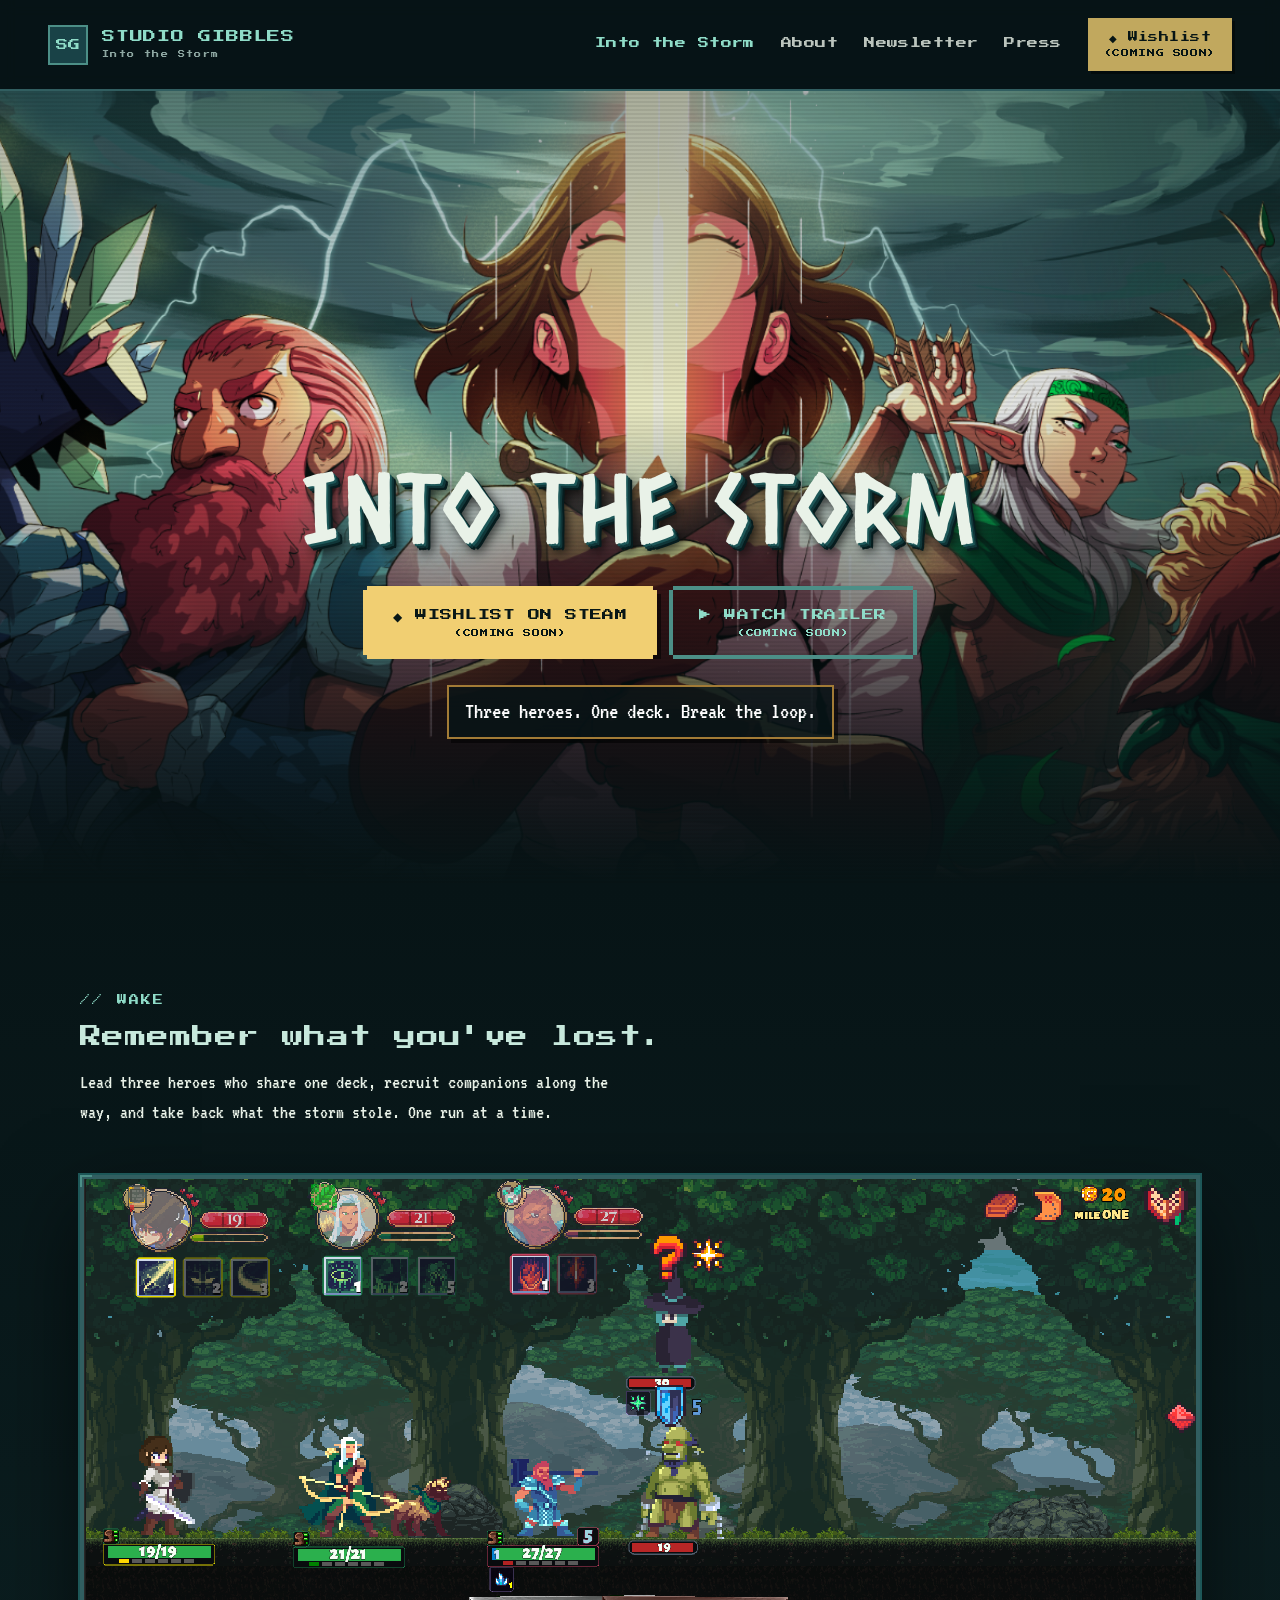
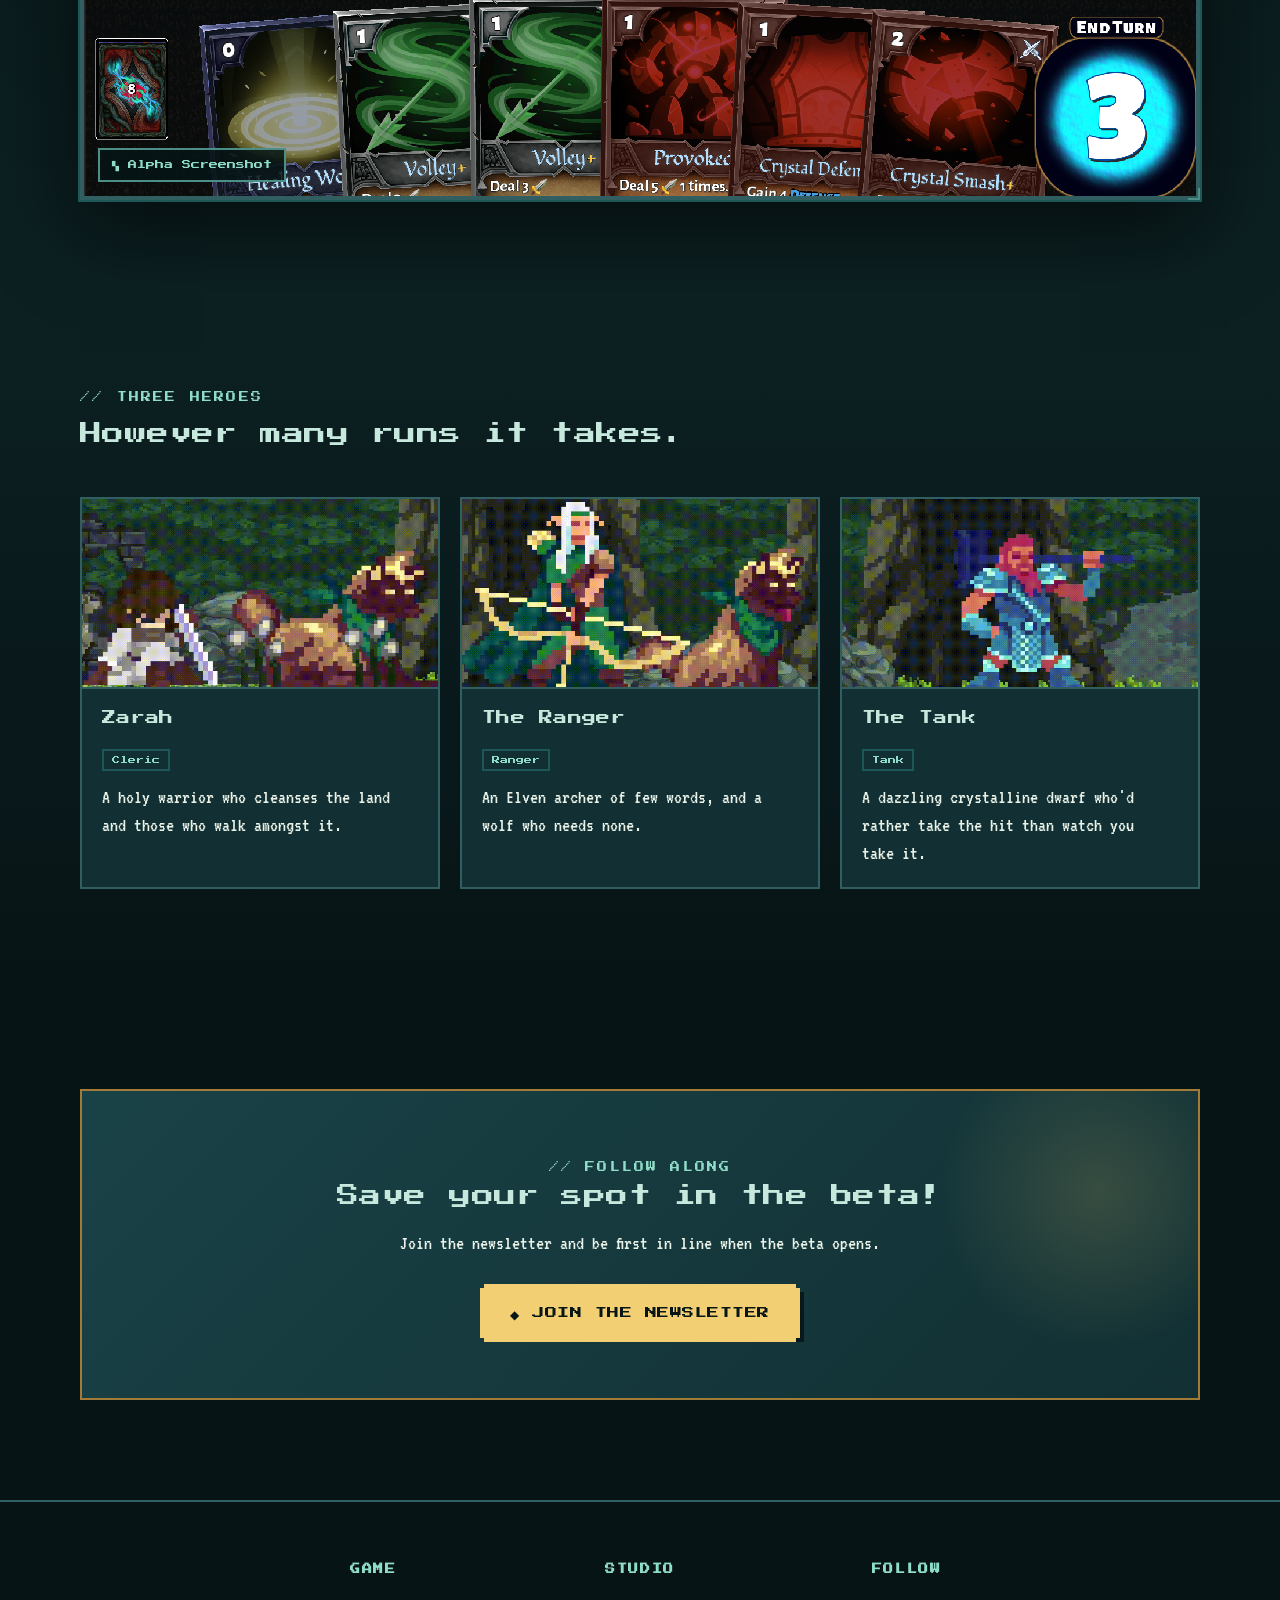
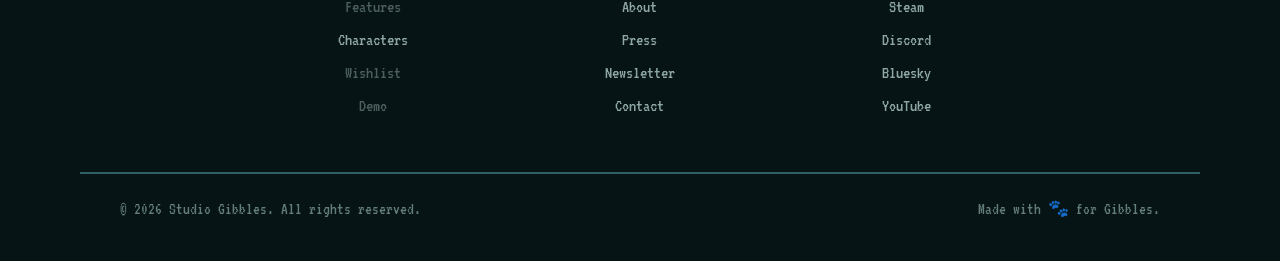
==== index.html @ 7786ac3f "u" ====
<!DOCTYPE html>
<html lang="en">
<head>
<meta charset="UTF-8">
<meta name="viewport" content="width=device-width, initial-scale=1.0">
<title>Studio Gibbles - Into the Storm</title>
<meta name="description" content="Into the Storm is a roguelite deckbuilder where three heroes share one deck. Build synergies, brave the storm, and break the loop. Wishlist soon on Steam.">
<link rel="icon" href="/assets/favicon.svg">
<link rel="canonical" href="https://studiogibbles.com/">
<meta property="og:type" content="website">
<meta property="og:title" content="Studio Gibbles - Into the Storm">
<meta property="og:description" content="Three heroes. One deck. One storm. Wishlist soon on Steam.">
<meta property="og:image" content="/assets/og-image.png">
<meta property="og:url" content="https://studiogibbles.com/">
<meta name="twitter:card" content="summary_large_image">
<link rel="preconnect" href="https://fonts.googleapis.com">
<link rel="preconnect" href="https://fonts.gstatic.com" crossorigin>
<link href="https://fonts.googleapis.com/css2?family=Caesar+Dressing&family=Press+Start+2P&family=VT323&display=swap" rel="stylesheet">
<link rel="stylesheet" href="/assets/styles.css">
</head>
<body>
<a class="skip" href="#main">Skip to content</a>
<header class="site-nav">
  <a class="brand" href="/" aria-label="Studio Gibbles home">
    <span class="mark"><span>SG</span></span>
    <span><b>STUDIO GIBBLES</b><small>Into the Storm</small></span>
  </a>
  <button class="navtoggle" aria-expanded="false" aria-controls="nav">Menu</button>
  <nav class="navlinks" id="nav" aria-label="Primary">
    <a href="/" aria-current="page">Into the Storm</a>
    <a href="/about/">About</a>
    <a href="/newsletter/">Newsletter</a>
    <a href="/press/">Press</a>
    <a class="navwish" href="#" rel="noopener"><span>◆ Wishlist</span><small class="soon">(coming soon)</small></a>
  </nav>
</header>

<main id="main">
<section class="hero">
  <div class="heroBg" style="background-image:url('/assets/img/Final Capsule 1.png')"></div>
  <div class="heroCloud"></div>
  <div class="crackle"></div>
  <div class="heroVeil"></div>
  <div class="scan"></div>
  <div class="heroInner">
    <h1 class="wordmark">INTO THE STORM</h1>
    <div class="cta">
      <a class="pxbtn has-soon" href="#" rel="noopener"><span>◆ Wishlist on Steam</span><small class="soon">(coming soon)</small></a>
      <a class="pxbtn ghost has-soon" href="#"><span>▶ Watch trailer</span><small class="soon">(coming soon)</small></a>
    </div>
    <p class="tag">Three heroes. One deck. Break the loop.</p>
  </div>
</section>

<section class="gameplay">
  <div class="wrap">
    <div class="head"><span class="label">// Wake</span><h2 class="cinzel">Remember what you've lost.</h2>
      <p>Lead three heroes who share one deck, recruit companions along the way, and take back what the storm stole. One run at a time.</p></div>
    <div class="shot panel">
      <img src="/assets/img/combat_screenshot.png" alt="In-engine tactical combat in Into the Storm" width="1920" height="1080">
      <div class="frameGlow"></div>
      <div class="shotTag">▚ Alpha Screenshot</div>
    </div>
  </div>
</section>


<section class="party">
  <div class="wrap">
    <div class="head"><span class="label">// Three heroes</span><h2 class="cinzel">However many runs it takes.</h2></div>
    <div class="roster">
      <div class="hcard"><div class="avatar" style="background-image:url('/assets/gifs/Zarah and Gibbles .gif')"></div><h4>Zarah</h4><div class="role"><span>Cleric</span></div><p>A holy warrior who cleanses the land and those who walk amongst it.</p></div>
      <div class="hcard"><div class="avatar" style="background-image:url('/assets/gifs/Ranger and Gibbles.gif')"></div><h4>The Ranger</h4><div class="role"><span>Ranger</span></div><p>An Elven archer of few words, and a wolf who needs none.</p></div>
      <div class="hcard"><div class="avatar" style="background-image:url('/assets/gifs/TAnk.gif')"></div><h4>The Tank</h4><div class="role"><span>Tank</span></div><p>A dazzling crystalline dwarf who'd rather take the hit than watch you take it.</p></div>
    </div>
  </div>
</section>

<section class="news">
  <div class="wrap">
    <div class="newsBox">
      <span class="label aboutLabel">// Follow along</span>
      <h2 class="cinzel">Save your spot in the beta!</h2>
      <p>Join the newsletter and be first in line when the beta opens.</p>
      <a class="pxbtn" href="https://wgd-ysrqup.subscribepage.io/" target="_blank" rel="noopener noreferrer">◆ Join the newsletter</a>
    </div>
  </div>
</section>
</main>

<footer class="site-footer">
  <div class="wrap">
    <div class="fgrid">
      <div class="fcol"><h5>GAME</h5><a class="stub" href="/#main">Features</a><a href="/">Characters</a><a class="stub" href="#">Wishlist</a><a class="stub" href="#">Demo</a></div>
      <div class="fcol"><h5>STUDIO</h5><a href="/about/">About</a><a href="/press/">Press</a><a href="/newsletter/">Newsletter</a><a href="mailto:hello@studiogibbles.com">Contact</a></div>
      <div class="fcol"><h5>FOLLOW</h5><a href="https://steamcommunity.com/id/GamesByGatsby">Steam</a><a href="https://discord.gg/WqWxDTQWFa">Discord</a><a href="https://bsky.app/profile/willdooling.bsky.social">Bluesky</a><a href="https://www.youtube.com/@itsthewgd">YouTube</a></div>
    </div>
    <div class="fbar"><span>© 2026 Studio Gibbles. All rights reserved.</span><span>Made with <span class="paw">🐾</span> for Gibbles.</span></div>
  </div>
</footer>
<script src="/assets/main.js"></script>
</body>
</html>
---- assets/styles.css ----
/* ===========================================================
   Studio Gibbles — Into the Storm
   Tempest theme · shared stylesheet
   =========================================================== */
:root{
  --bg:#071416; --bg2:#0c2022; --panel:#123033; --panel2:#194247;
  --line:#315e60; --ink:#e9f2e8; --muted:#8ea7a2;
  --cyan:#8fdcc8; --cyan-dim:#4c8f87; --cyan-deep:#1d5758;
  --gold:#f1cf72; --gold-dim:#a27b36; --violet:#c86a7a;
  --maxw:1200px;
  /* --- unified type system ---
     head  = Press Start 2P : all headings, labels, buttons, nav, tags
     body  = VT323          : all running/paragraph copy + inputs
     display = Caesar Dressing : index hero wordmark ONLY */
  --font-head:'Press Start 2P',monospace;
  --font-body:'VT323',monospace;
  --font-display:'Caesar Dressing',cursive;
}
*{box-sizing:border-box;margin:0;padding:0}
html{scroll-behavior:smooth}
body{background:var(--bg);color:var(--ink);font-family:var(--font-body);font-size:20px;line-height:1.5;-webkit-font-smoothing:antialiased;overflow-x:hidden}
img{image-rendering:pixelated;display:block;max-width:100%}
a{color:var(--cyan);text-decoration:none}
a:hover{color:#d3fff1}
h1,h2,h3,h4{text-wrap:balance}
p{text-wrap:pretty}
.px{font-family:var(--font-head);letter-spacing:.02em}
.mono{font-family:var(--font-body)}
.cinzel{font-family:var(--font-head)}
.label{font-family:var(--font-head);font-size:10px;letter-spacing:.22em;color:var(--cyan);text-transform:uppercase}
.wrap{max-width:var(--maxw);margin:0 auto;padding:0 40px}
.skip{position:absolute;left:-999px}
.skip:focus{left:16px;top:16px;z-index:100;background:var(--cyan);color:#081716;padding:10px 14px;font-family:var(--font-head);font-size:10px}
:focus-visible{outline:3px solid var(--cyan);outline-offset:3px}

/* ---- pixel button ---- */
.pxbtn{position:relative;display:inline-flex;align-items:center;gap:12px;font-family:var(--font-head);font-size:12px;letter-spacing:.04em;
  padding:16px 26px;color:#081716;background:var(--gold);border:0;cursor:pointer;text-transform:uppercase;
  box-shadow:4px 0 0 var(--gold),-4px 0 0 var(--gold),0 4px 0 var(--gold),0 -4px 0 var(--gold),8px 4px 0 rgba(0,0,0,.55);transition:transform .08s,box-shadow .08s}
.pxbtn.has-soon{flex-direction:column;gap:4px}
.pxbtn:hover{color:#081716;transform:translate(-2px,-2px);box-shadow:4px 0 0 var(--gold),-4px 0 0 var(--gold),0 4px 0 var(--gold),0 -4px 0 var(--gold),12px 8px 0 rgba(0,0,0,.55)}
.pxbtn.ghost{background:transparent;color:var(--cyan);box-shadow:4px 0 0 var(--cyan-dim),-4px 0 0 var(--cyan-dim),0 4px 0 var(--cyan-dim),0 -4px 0 var(--cyan-dim)}
.pxbtn.ghost:hover{color:#d3fff1}

/* ---- panel with corner brackets ---- */
.panel{background:var(--panel);border:2px solid var(--line);position:relative}
.panel::before,.panel::after{content:'';position:absolute;width:10px;height:10px;border:2px solid var(--cyan-dim)}
.panel::before{top:-2px;left:-2px;border-right:0;border-bottom:0}
.panel::after{bottom:-2px;right:-2px;border-left:0;border-top:0}

/* ---- NAV ---- */
.site-nav{position:sticky;top:0;z-index:40;display:flex;align-items:center;justify-content:space-between;padding:18px 48px;background:rgba(7,20,22,.82);backdrop-filter:blur(8px);border-bottom:2px solid var(--line)}
.brand{display:flex;align-items:center;gap:14px}
.mark{width:40px;height:40px;background:var(--panel2);border:2px solid var(--cyan-dim);display:grid;place-items:center;flex:0 0 auto}
.mark span{font-family:var(--font-head);font-size:12px;color:var(--cyan)}
.brand b{font-family:var(--font-head);font-weight:400;font-size:13px;letter-spacing:.06em;display:block;line-height:1.2}
.brand small{display:block;font-family:var(--font-head);font-size:7px;letter-spacing:.2em;color:var(--muted);margin-top:6px}
.navlinks{display:flex;gap:26px;align-items:center;font-family:var(--font-head);font-size:11px;letter-spacing:.04em}
.navlinks a{color:var(--ink);opacity:.8}
.navlinks a:hover,.navlinks a[aria-current="page"]{opacity:1;color:var(--cyan)}
.navwish{font-family:var(--font-head);font-size:10px;padding:12px 16px;background:var(--gold);color:#081716!important;box-shadow:3px 3px 0 rgba(0,0,0,.5)}
.navwish{display:inline-flex;flex-direction:column;align-items:center;gap:3px}
.soon{font-family:var(--font-head);font-size:8px;line-height:1.4;letter-spacing:.08em;text-transform:uppercase}
.navwish:hover{color:#081716!important}
.navtoggle{display:none;background:none;border:2px solid var(--line);color:var(--cyan);padding:10px 12px;font-family:var(--font-head);font-size:10px;cursor:pointer}

/* ---- section heads ---- */
.head{display:flex;flex-direction:column;gap:14px;margin-bottom:48px}
.head h2{font-family:var(--font-head);font-weight:400;font-size:22px;line-height:1.4;color:#c7e8dc;letter-spacing:.02em}
.head p{color:var(--ink);max-width:560px;font-size:20px;line-height:1.5}

/* ---- HERO ---- */
.hero{position:relative;min-height:88vh;overflow:hidden;display:flex;align-items:center;justify-content:center;text-align:center}
.heroBg{position:absolute;inset:-40px -80px;background:var(--bg2) center/cover no-repeat;transform:scale(1.06);animation:heroDrift 26s ease-in-out infinite alternate}
@keyframes heroDrift{from{transform:scale(1.06) translate(0,0)}to{transform:scale(1.12) translate(-30px,-14px)}}
.heroCloud{position:absolute;inset:0;background:radial-gradient(120% 60% at 50% 0%,rgba(76,143,135,.25),transparent 60%);mix-blend-mode:screen;animation:cloud 30s linear infinite}
@keyframes cloud{from{background-position:0 0}to{background-position:600px 0}}
.heroVeil{position:absolute;inset:0;background:linear-gradient(180deg,rgba(7,20,22,.35) 0%,rgba(7,20,22,.1) 40%,rgba(7,20,22,.9) 92%,var(--bg) 100%)}
.scan{position:absolute;inset:0;background:repeating-linear-gradient(0deg,rgba(0,0,0,.14) 0 2px,transparent 2px 4px);opacity:.5;pointer-events:none}
.crackle{position:absolute;inset:0;background:radial-gradient(60% 40% at 30% 20%,rgba(199,232,220,.5),transparent 55%);mix-blend-mode:screen;opacity:0;animation:crackle 7s infinite}
@keyframes crackle{0%,88%,100%{opacity:0}90%,95%{opacity:.6}92%,97%{opacity:.1}}
.heroInner{position:relative;z-index:5;width:100%;box-sizing:border-box;padding:120px 24px 60px;transform:translateY(8vh)}
.wordmark{font-family:var(--font-display);font-weight:400;font-size:clamp(52px,8vw,96px);line-height:.92;letter-spacing:.02em;margin-top:22px;
  text-shadow:2px 2px 0 var(--cyan-deep),4px 4px 0 #103638,6px 6px 0 #071c1e,8px 8px 12px rgba(0,0,0,.8),0 0 46px rgba(143,220,200,.35);animation:float 6s ease-in-out infinite}
@keyframes float{0%,100%{transform:translateY(0)}50%{transform:translateY(-8px)}}
.wordmark em{display:block;font-size:.46em;font-style:normal;color:var(--gold);letter-spacing:.16em;margin-top:6px;text-shadow:2px 2px 0 #081716,0 0 30px rgba(241,207,114,.45)}
.tag{width:fit-content;max-width:calc(100% - 32px);margin:30px auto 0;padding:8px 16px;background:rgba(7,20,22,.78);border:2px solid var(--gold-dim);box-shadow:4px 4px 0 rgba(0,0,0,.55);font-size:clamp(20px,1.8vw,24px);color:#fff;line-height:1.45;text-shadow:2px 2px 0 #081716}
.cta{display:flex;gap:20px;justify-content:center;margin-top:40px;flex-wrap:wrap}

/* ---- gameplay band ---- */
.gameplay{padding:110px 0 90px;background:linear-gradient(180deg,var(--bg) 0%,var(--bg2) 100%)}
.shot{position:relative;margin-top:16px}
.shot img{display:block;width:100%;max-width:100%;height:auto;object-fit:contain;border:2px solid var(--line)}
.shot .frameGlow{position:absolute;inset:-2px;box-shadow:0 0 0 2px var(--cyan-deep),0 30px 80px rgba(0,0,0,.6);pointer-events:none}
.shotTag{position:absolute;bottom:16px;left:16px;background:rgba(7,20,22,.85);border:2px solid var(--cyan-dim);padding:8px 12px;font-family:var(--font-head);font-size:9px;color:var(--cyan)}

/* ---- pillars / cards ---- */
.pillars{padding:90px 0;background:var(--bg2)}
.grid3{display:grid;grid-template-columns:repeat(3,1fr);gap:24px}
.pill{padding:30px;background:var(--panel);border:2px solid var(--line);position:relative;transition:transform .12s,border-color .12s}
.pill:hover{transform:translateY(-4px);border-color:var(--cyan-dim)}
.pill .ico{width:56px;height:56px;border:2px solid var(--cyan-dim);display:grid;place-items:center;font-size:24px;margin-bottom:22px;background:var(--panel2)}
.pill h3{font-family:var(--font-head);font-weight:400;color:#c7e8dc;letter-spacing:.02em;font-size:16px;line-height:1.4;margin-bottom:14px}
.pill p{color:var(--ink);font-size:20px;line-height:1.45}
.pill .n{position:absolute;top:18px;right:20px;font-family:var(--font-head);font-size:11px;color:var(--cyan-deep)}

/* ---- party ---- */
.party{padding:100px 0;background:linear-gradient(180deg,var(--bg2),var(--bg));overflow:hidden}
.roster{display:grid;grid-template-columns:repeat(3,1fr);gap:20px;margin-top:12px}
.hcard{background:var(--panel);border:2px solid var(--line);padding:0 0 20px;overflow:hidden}
.hcard .avatar{height:190px;background:#0a2225 center/cover;border-bottom:2px solid var(--line)}
.hcard h4{font-family:var(--font-head);font-weight:400;color:#c7e8dc;letter-spacing:.02em;font-size:14px;line-height:1.4;padding:20px 20px 4px}
.hcard p{color:var(--ink);font-size:20px;line-height:1.4;padding:0 20px;margin-top:10px}
.hcard .role{padding:0 20px;margin-top:10px}
.role span{font-family:var(--font-head);font-size:8px;color:var(--cyan);border:2px solid var(--cyan-deep);padding:5px 8px}
@media(prefers-reduced-motion:no-preference){
  .hcard:nth-child(1) .avatar{animation:bob 4.2s ease-in-out infinite}
  .hcard:nth-child(2) .avatar{animation:bob 4.8s ease-in-out infinite .3s}
  .hcard:nth-child(3) .avatar{animation:bob 4.5s ease-in-out infinite .6s}
  .hcard:nth-child(4) .avatar{animation:bob 5s ease-in-out infinite .9s}
}
@keyframes bob{0%,100%{background-position:center 46%}50%{background-position:center 54%}}

/* ---- newsletter box ---- */
.news{padding:100px 0}
.newsBox{padding:60px;background:linear-gradient(135deg,var(--panel2),var(--panel));border:2px solid var(--gold-dim);position:relative;overflow:hidden;text-align:center}
.newsBox::after{content:'';position:absolute;right:-60px;top:-60px;width:320px;height:320px;background:radial-gradient(circle,rgba(241,207,114,.16),transparent 70%)}
.newsBox h2{font-family:var(--font-head);font-weight:400;color:#c7e8dc;letter-spacing:.02em;font-size:22px;line-height:1.4;margin-bottom:16px;position:relative}
.newsBox p{color:var(--ink);max-width:520px;margin:0 auto 30px;font-size:20px;line-height:1.5;position:relative}
.field{display:flex;max-width:560px;position:relative}
.field input{flex:1;min-width:0;background:var(--bg);border:2px solid var(--line);color:var(--ink);padding:14px 18px;font-family:var(--font-body);font-size:20px}
.field input::placeholder{color:#718b87}
.field button{font-family:var(--font-head);font-size:11px;background:var(--gold);color:#081716;border:0;padding:0 24px;cursor:pointer}
.finePrint{margin-top:14px;font-size:17px;color:#718b87;position:relative}

/* ---- generic page hero ---- */
.phero{padding:90px 0 64px;text-align:center;position:relative;overflow:hidden;border-bottom:2px solid var(--line)}
.phero .glow{position:absolute;inset:0;background:radial-gradient(60% 90% at 50% 0%,rgba(143,220,200,.12),transparent 60%)}
.phero h1{font-family:var(--font-head);font-weight:400;color:#c7e8dc;letter-spacing:.02em;font-size:clamp(26px,4.5vw,42px);line-height:1.3;margin:18px 0 0;text-shadow:2px 2px 0 var(--cyan-deep),4px 4px 0 #103638;position:relative}
.phero p{max-width:620px;margin:26px auto 0;color:var(--ink);font-size:21px;line-height:1.5;position:relative}

/* ---- footer ---- */
.site-footer{background:var(--bg);border-top:2px solid var(--line);padding:60px 0 40px}
.fgrid{max-width:760px;margin:0 auto;display:grid;grid-template-columns:repeat(3,1fr);gap:40px;text-align:center}
.fcol h5{font-family:var(--font-head);font-size:10px;color:var(--cyan);margin-bottom:18px;letter-spacing:.16em}
.fcol a{display:block;color:var(--muted);font-size:18px;line-height:1.4;margin-bottom:8px}
.fcol a:hover{color:var(--cyan)}
.fcol a.stub,.side a.stub{opacity:.5}
.fcol a.stub:hover{color:var(--muted)}
.fbar{max-width:var(--maxw);margin:44px auto 0;padding:22px 40px 0;border-top:2px solid var(--line);display:flex;justify-content:space-between;gap:16px;flex-wrap:wrap;color:#637e79;font-size:17px}
.paw{color:var(--violet)}

/* ---- responsive ---- */
@media(max-width:900px){
  .navlinks{position:fixed;inset:64px 0 auto 0;flex-direction:column;gap:0;background:var(--bg2);border-bottom:2px solid var(--line);padding:8px 0;display:none}
  .navlinks.open{display:flex}
  .navlinks a{padding:16px 48px;width:100%;border-top:1px solid var(--line)}
  .navtoggle{display:block}
  .grid3,.roster,.fgrid{grid-template-columns:1fr 1fr}
  .newsBox{padding:36px}
  .site-nav{padding:14px 24px}
  .wrap{padding:0 24px}
}
@media(max-width:560px){
  .grid3,.roster,.fgrid{grid-template-columns:1fr}
  .field{flex-direction:column}
  .field button{padding:16px}
  .head h2{font-size:18px}
  .phero h1,.nhero h1,.phead h1{font-size:24px}
}
@media(prefers-reduced-motion:reduce){
  *{animation:none!important;transition:none!important}
  html{scroll-behavior:auto}
}
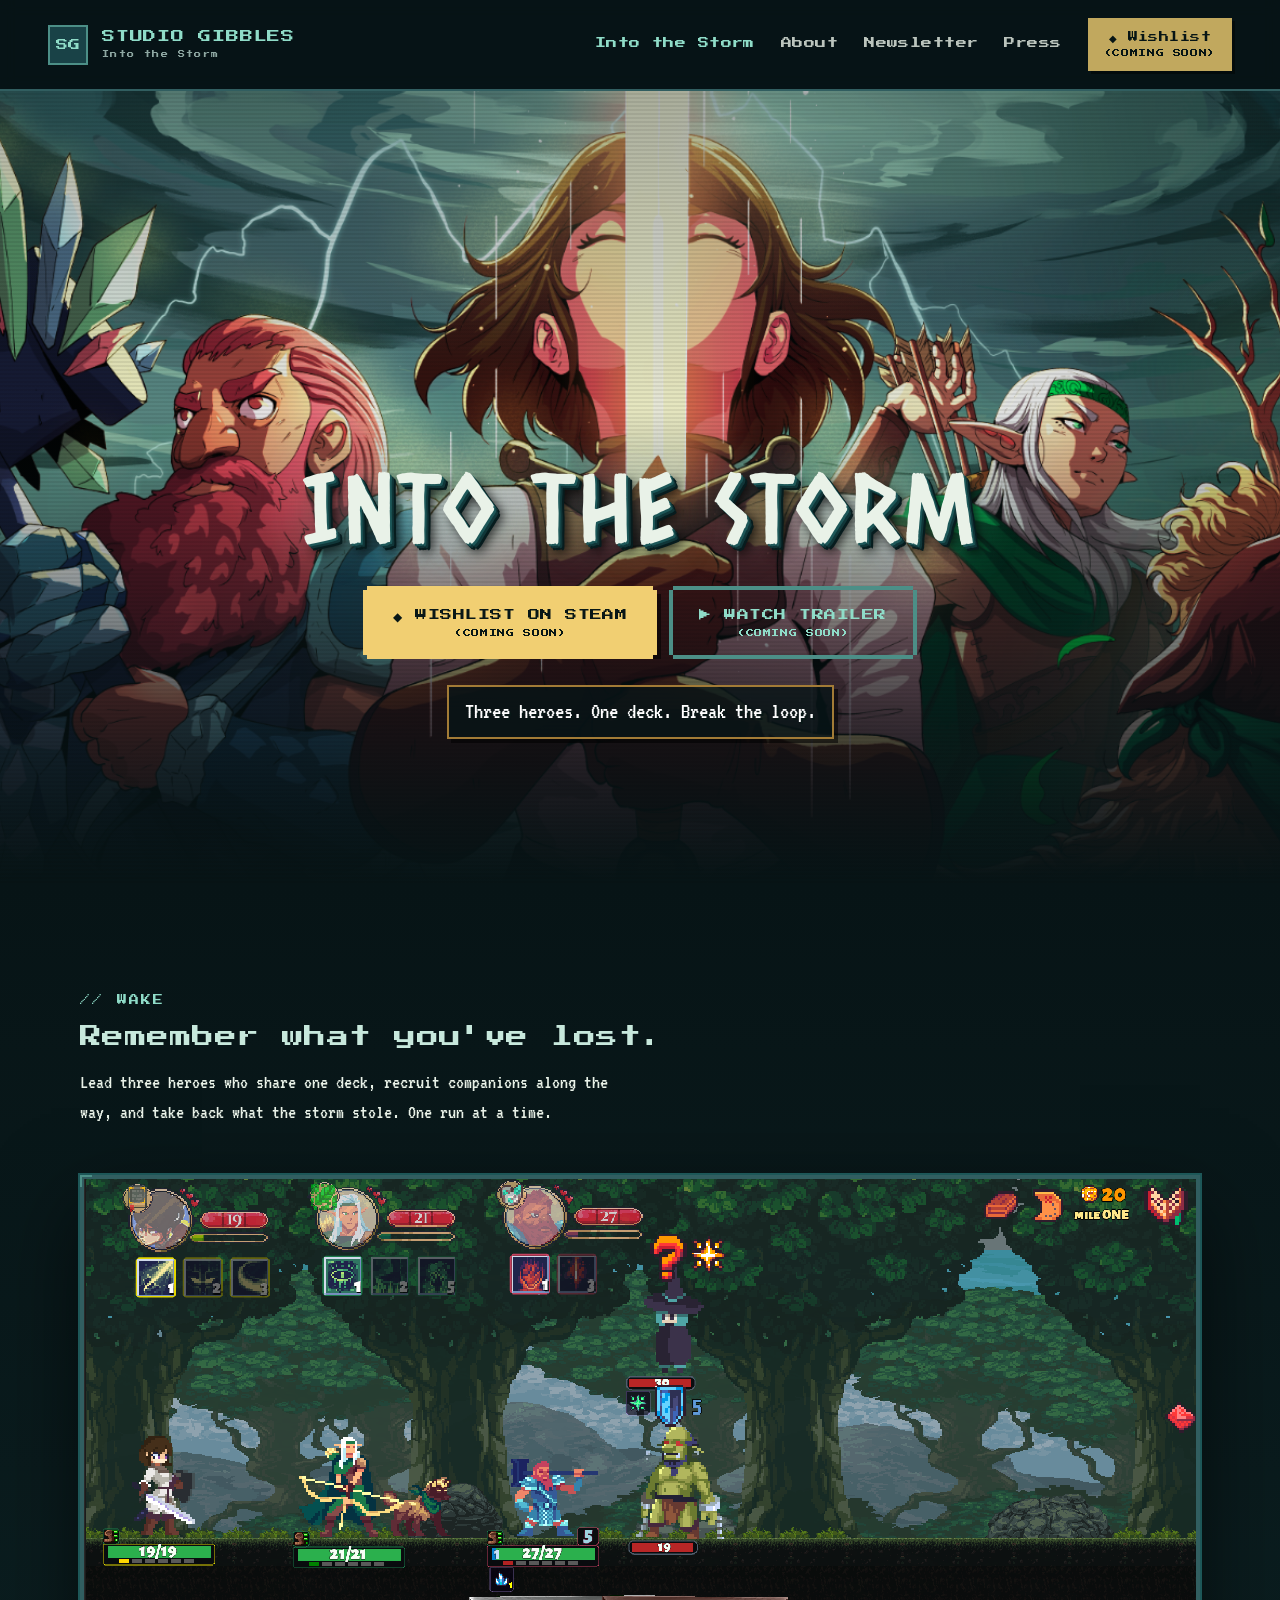
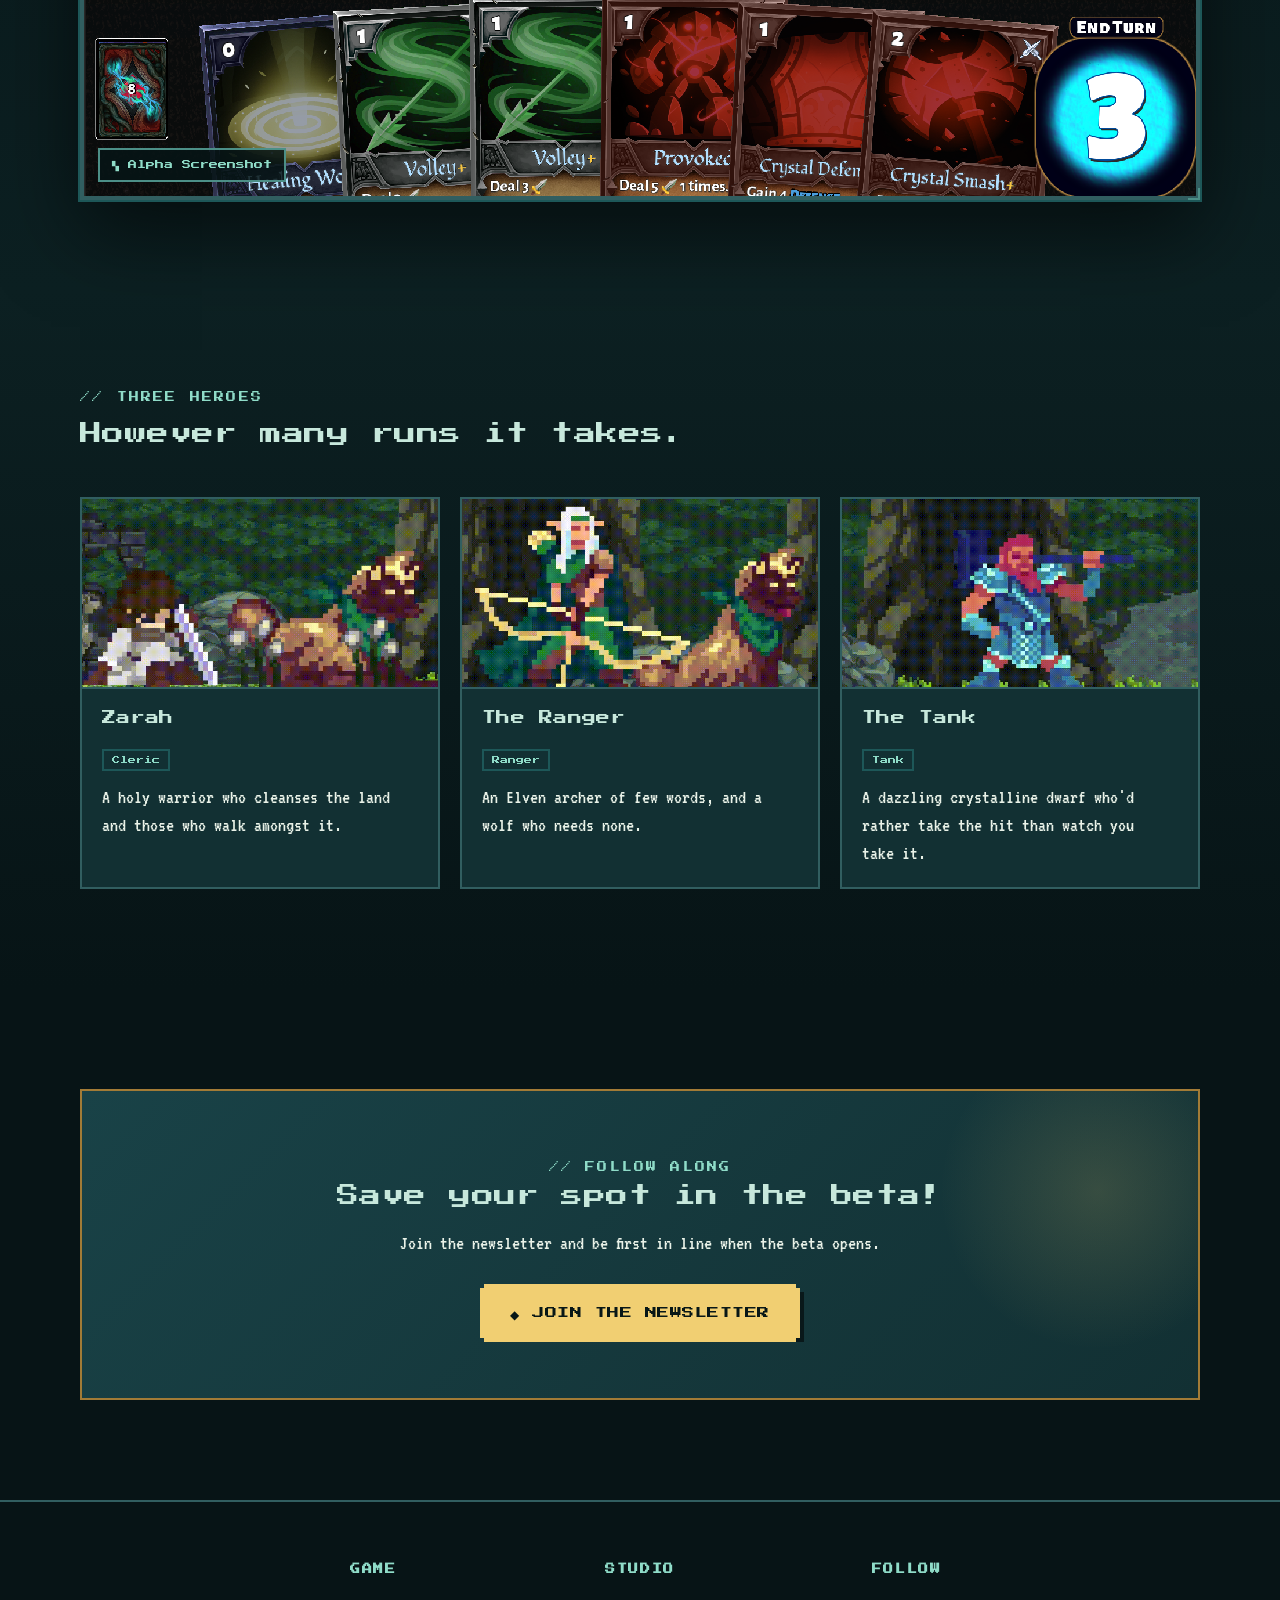
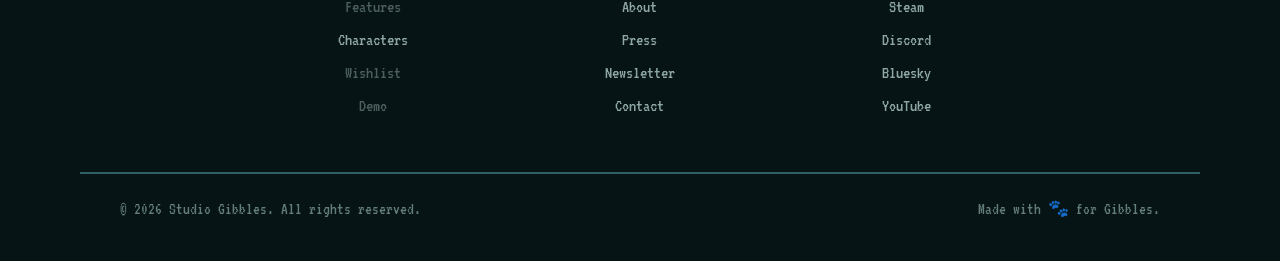
==== commit bff47e95: "links" ====
--- a/index.html
+++ b/index.html
@@ -45,8 +45,8 @@
   <div class="heroInner">
     <h1 class="wordmark">INTO THE STORM</h1>
     <div class="cta">
-      <a class="pxbtn has-soon" href="#" rel="noopener"><span>◆ Wishlist on Steam</span><small class="soon">(coming soon)</small></a>
-      <a class="pxbtn ghost has-soon" href="#"><span>▶ Watch trailer</span><small class="soon">(coming soon)</small></a>
+      <a class="pxbtn has-soon" href="https://wgd-ysrqup.subscribepage.io/" target="_blank" rel="noopener noreferrer"><span>◆ Wishlist on Steam</span><small class="soon">(coming soon)</small></a>
+      <a class="pxbtn ghost has-soon" href="https://wgd-ysrqup.subscribepage.io/" target="_blank" rel="noopener noreferrer"><span>▶ Watch trailer</span><small class="soon">(coming soon)</small></a>
     </div>
     <p class="tag">Three heroes. One deck. Break the loop.</p>
   </div>
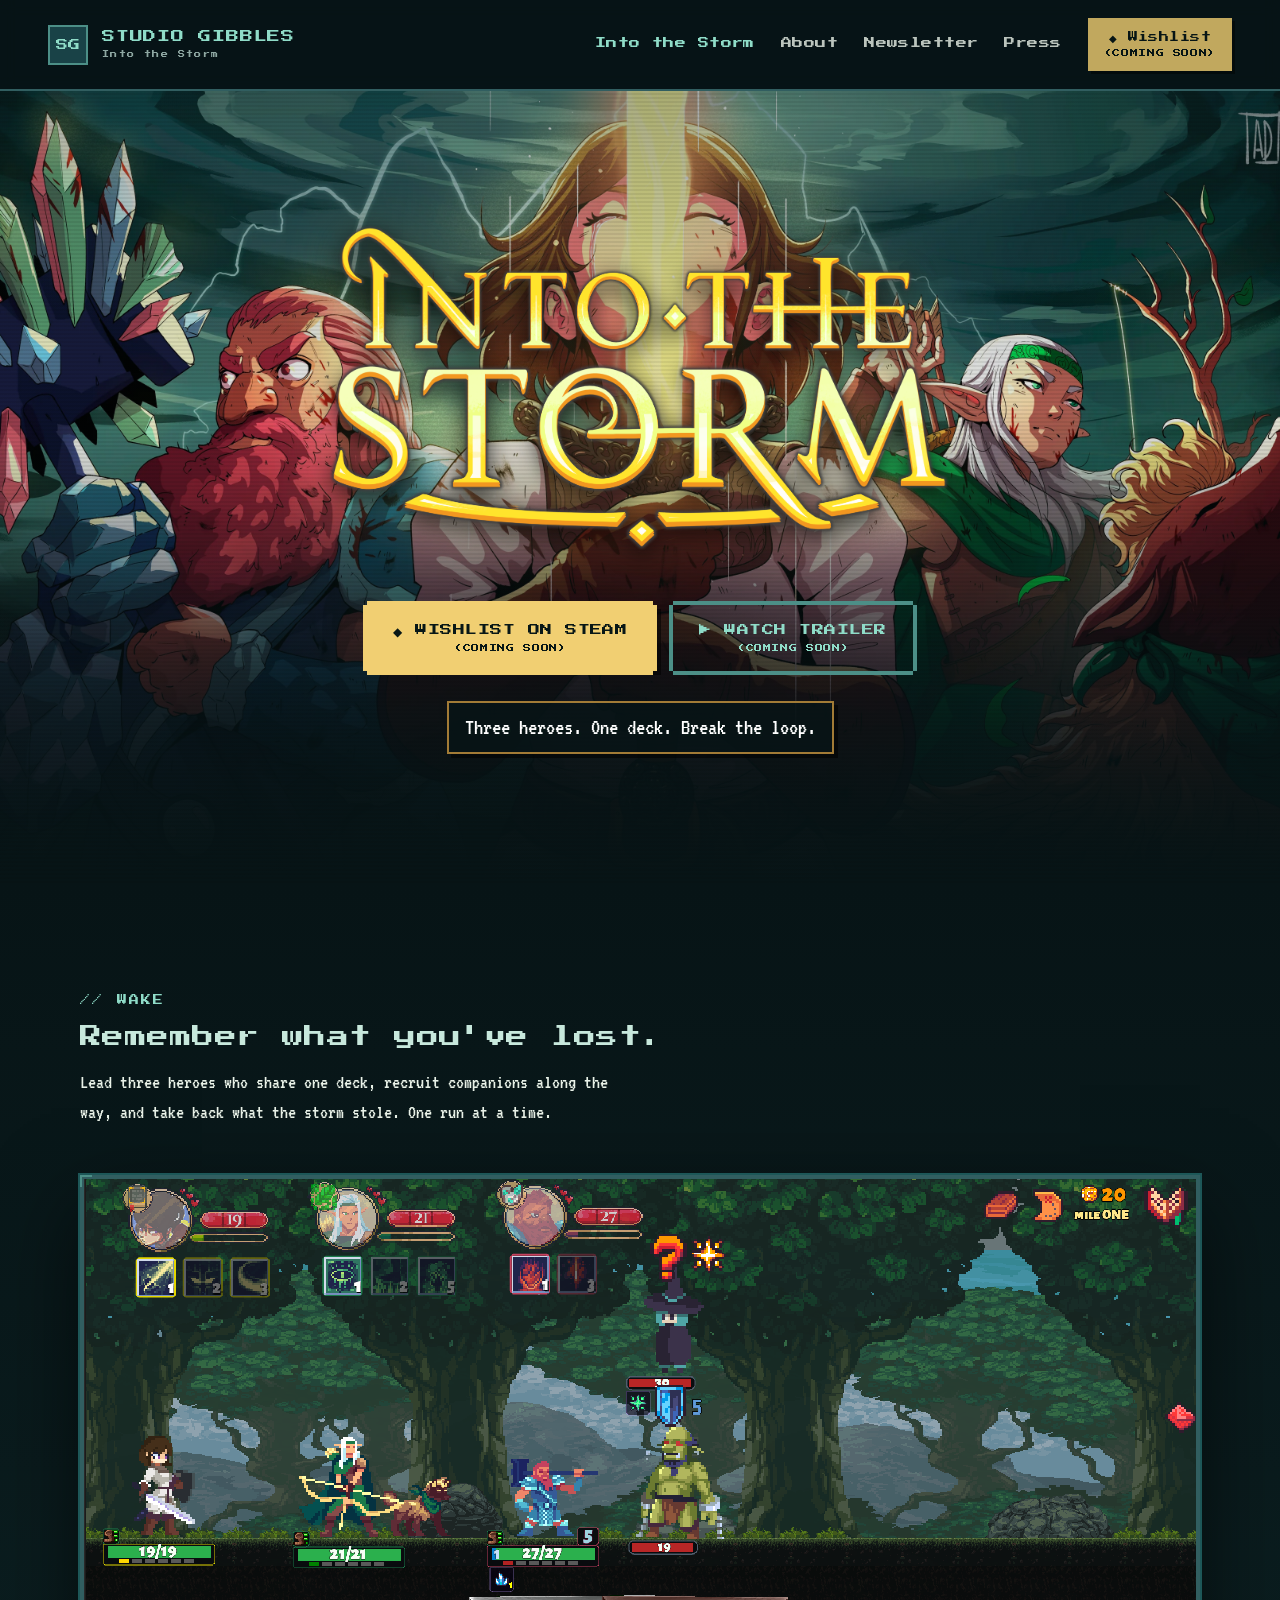
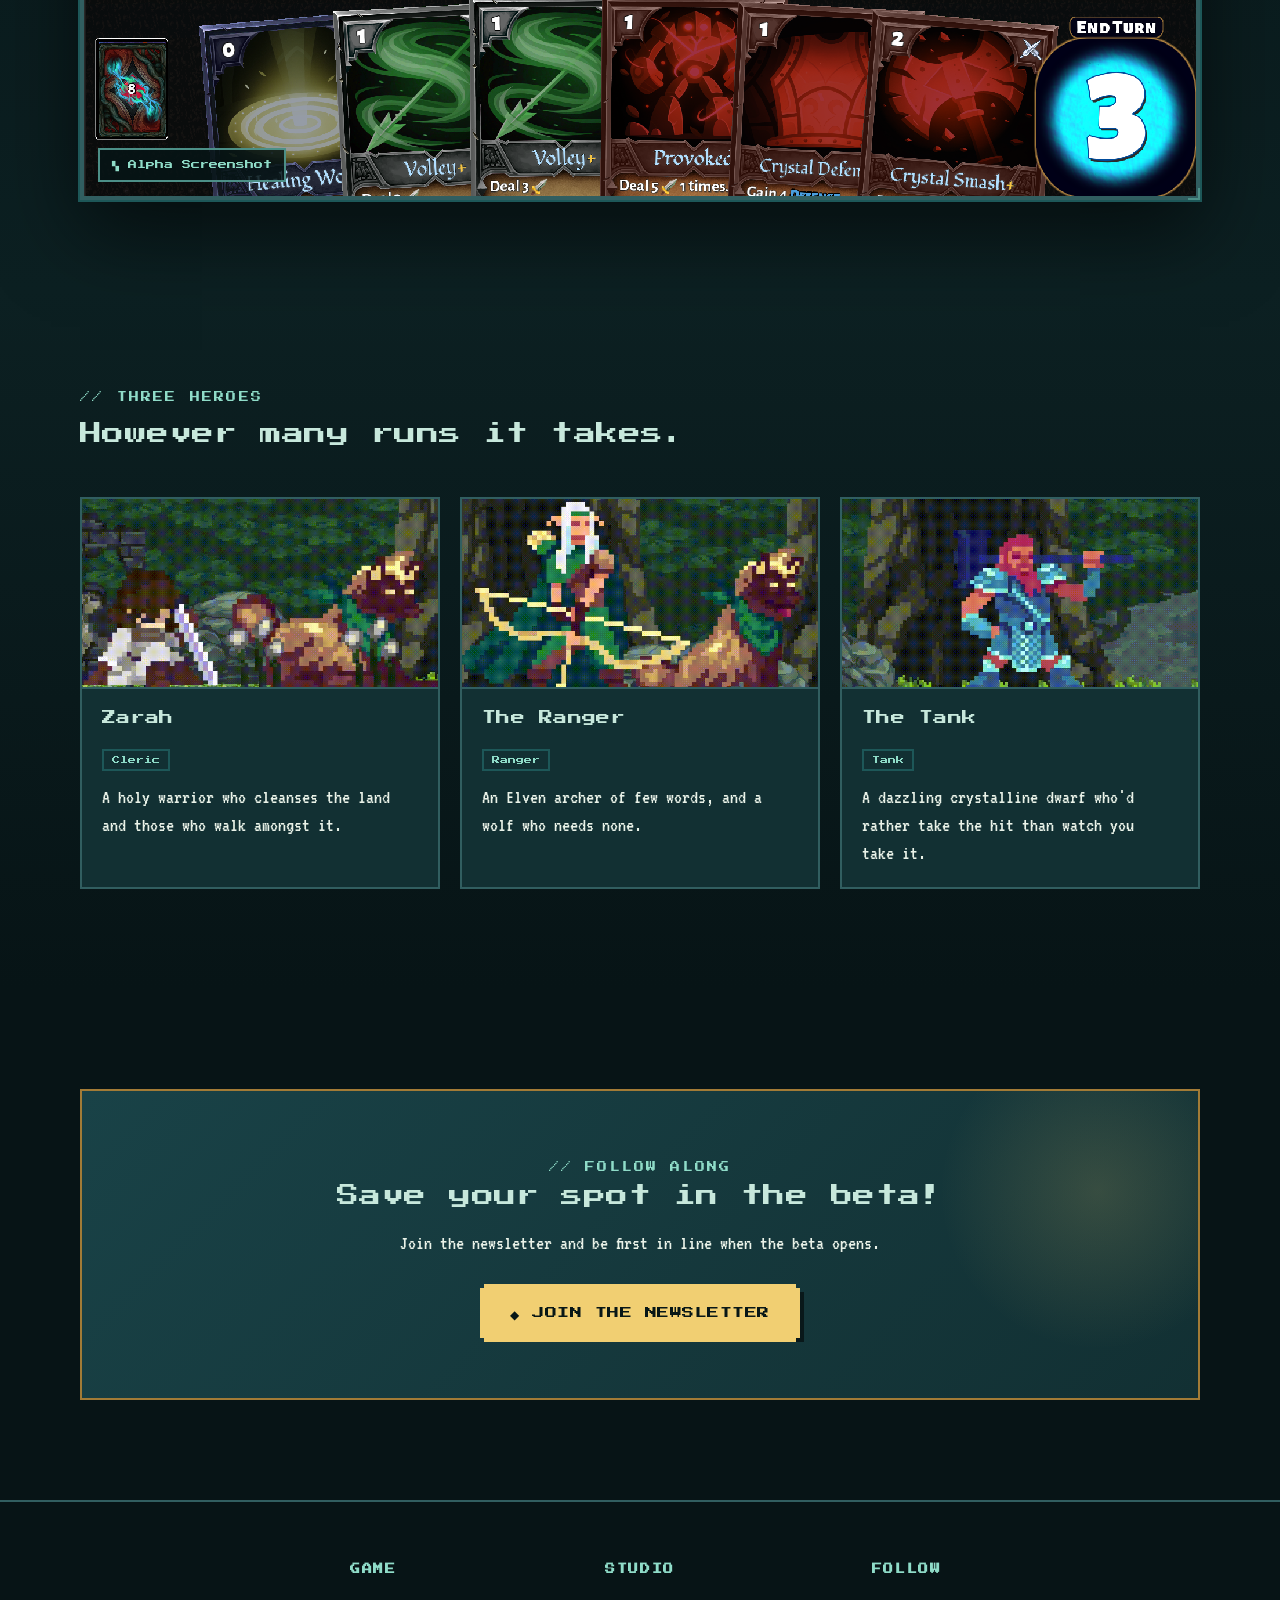
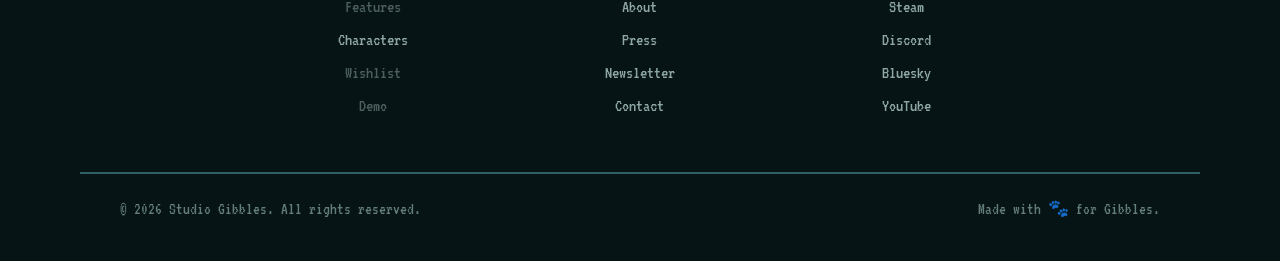
==== commit 175d72ea: "Refresh homepage hero artwork" ====
--- a/index.html
+++ b/index.html
@@ -37,13 +37,13 @@
 
 <main id="main">
 <section class="hero">
-  <div class="heroBg" style="background-image:url('/assets/img/Final Capsule 1.png')"></div>
+  <div class="heroBg" style="background-image:url('/assets/img/into-the-storm-hero.webp')"></div>
   <div class="heroCloud"></div>
   <div class="crackle"></div>
   <div class="heroVeil"></div>
   <div class="scan"></div>
   <div class="heroInner">
-    <h1 class="wordmark">INTO THE STORM</h1>
+    <h1 class="wordmark"><img src="/assets/img/Full%20Size%20Logo.png" alt="Into the Storm" width="3286" height="1793"></h1>
     <div class="cta">
       <a class="pxbtn has-soon" href="https://wgd-ysrqup.subscribepage.io/" target="_blank" rel="noopener noreferrer"><span>◆ Wishlist on Steam</span><small class="soon">(coming soon)</small></a>
       <a class="pxbtn ghost has-soon" href="https://wgd-ysrqup.subscribepage.io/" target="_blank" rel="noopener noreferrer"><span>▶ Watch trailer</span><small class="soon">(coming soon)</small></a>
--- a/assets/styles.css
+++ b/assets/styles.css
@@ -79,11 +79,9 @@
 .scan{position:absolute;inset:0;background:repeating-linear-gradient(0deg,rgba(0,0,0,.14) 0 2px,transparent 2px 4px);opacity:.5;pointer-events:none}
 .crackle{position:absolute;inset:0;background:radial-gradient(60% 40% at 30% 20%,rgba(199,232,220,.5),transparent 55%);mix-blend-mode:screen;opacity:0;animation:crackle 7s infinite}
 @keyframes crackle{0%,88%,100%{opacity:0}90%,95%{opacity:.6}92%,97%{opacity:.1}}
-.heroInner{position:relative;z-index:5;width:100%;box-sizing:border-box;padding:120px 24px 60px;transform:translateY(8vh)}
-.wordmark{font-family:var(--font-display);font-weight:400;font-size:clamp(52px,8vw,96px);line-height:.92;letter-spacing:.02em;margin-top:22px;
-  text-shadow:2px 2px 0 var(--cyan-deep),4px 4px 0 #103638,6px 6px 0 #071c1e,8px 8px 12px rgba(0,0,0,.8),0 0 46px rgba(143,220,200,.35);animation:float 6s ease-in-out infinite}
-@keyframes float{0%,100%{transform:translateY(0)}50%{transform:translateY(-8px)}}
-.wordmark em{display:block;font-size:.46em;font-style:normal;color:var(--gold);letter-spacing:.16em;margin-top:6px;text-shadow:2px 2px 0 #081716,0 0 30px rgba(241,207,114,.45)}
+.heroInner{position:relative;z-index:5;width:100%;box-sizing:border-box;padding:104px 24px 72px;transform:translateY(-2vh)}
+.wordmark{width:min(640px,84vw);margin:0 auto;line-height:0;filter:drop-shadow(0 6px 12px rgba(0,0,0,.8)) drop-shadow(0 0 32px rgba(241,207,114,.24))}
+.wordmark img{width:100%;height:auto;image-rendering:auto}
 .tag{width:fit-content;max-width:calc(100% - 32px);margin:30px auto 0;padding:8px 16px;background:rgba(7,20,22,.78);border:2px solid var(--gold-dim);box-shadow:4px 4px 0 rgba(0,0,0,.55);font-size:clamp(20px,1.8vw,24px);color:#fff;line-height:1.45;text-shadow:2px 2px 0 #081716}
 .cta{display:flex;gap:20px;justify-content:center;margin-top:40px;flex-wrap:wrap}
 
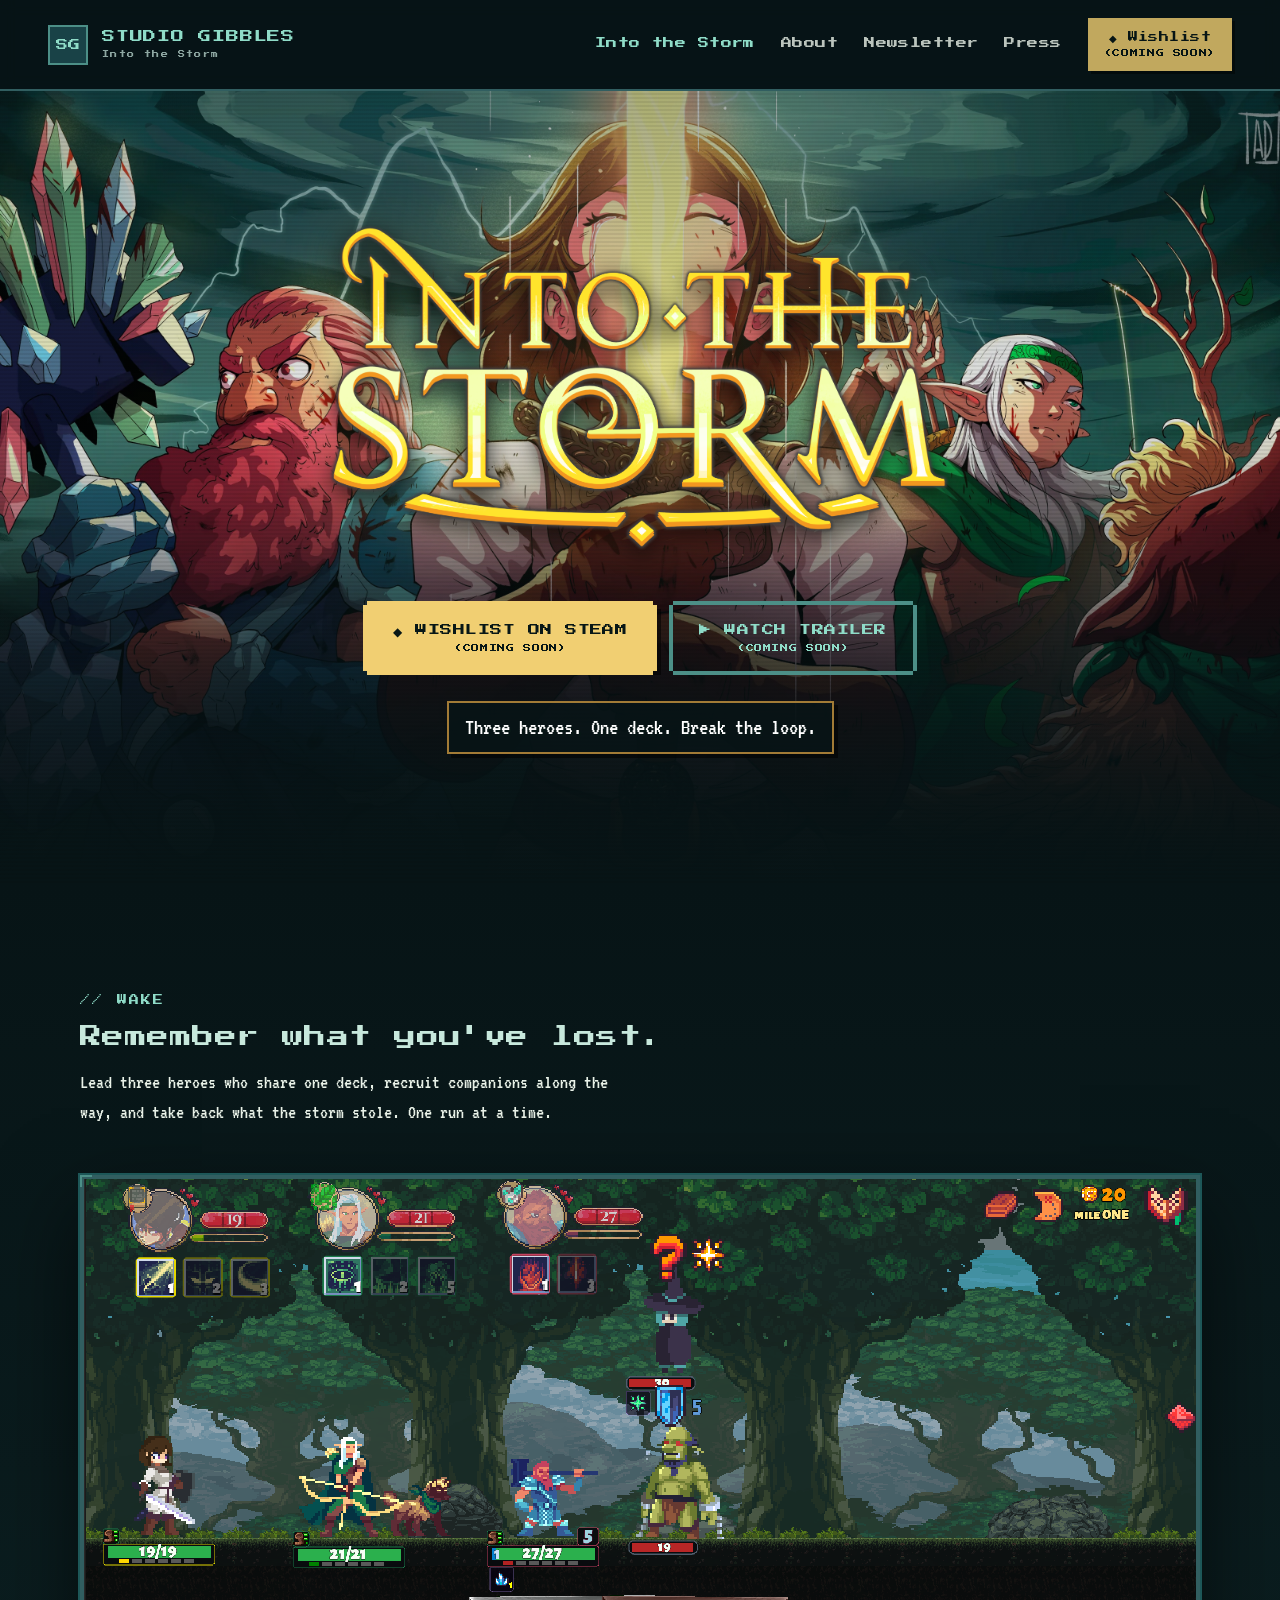
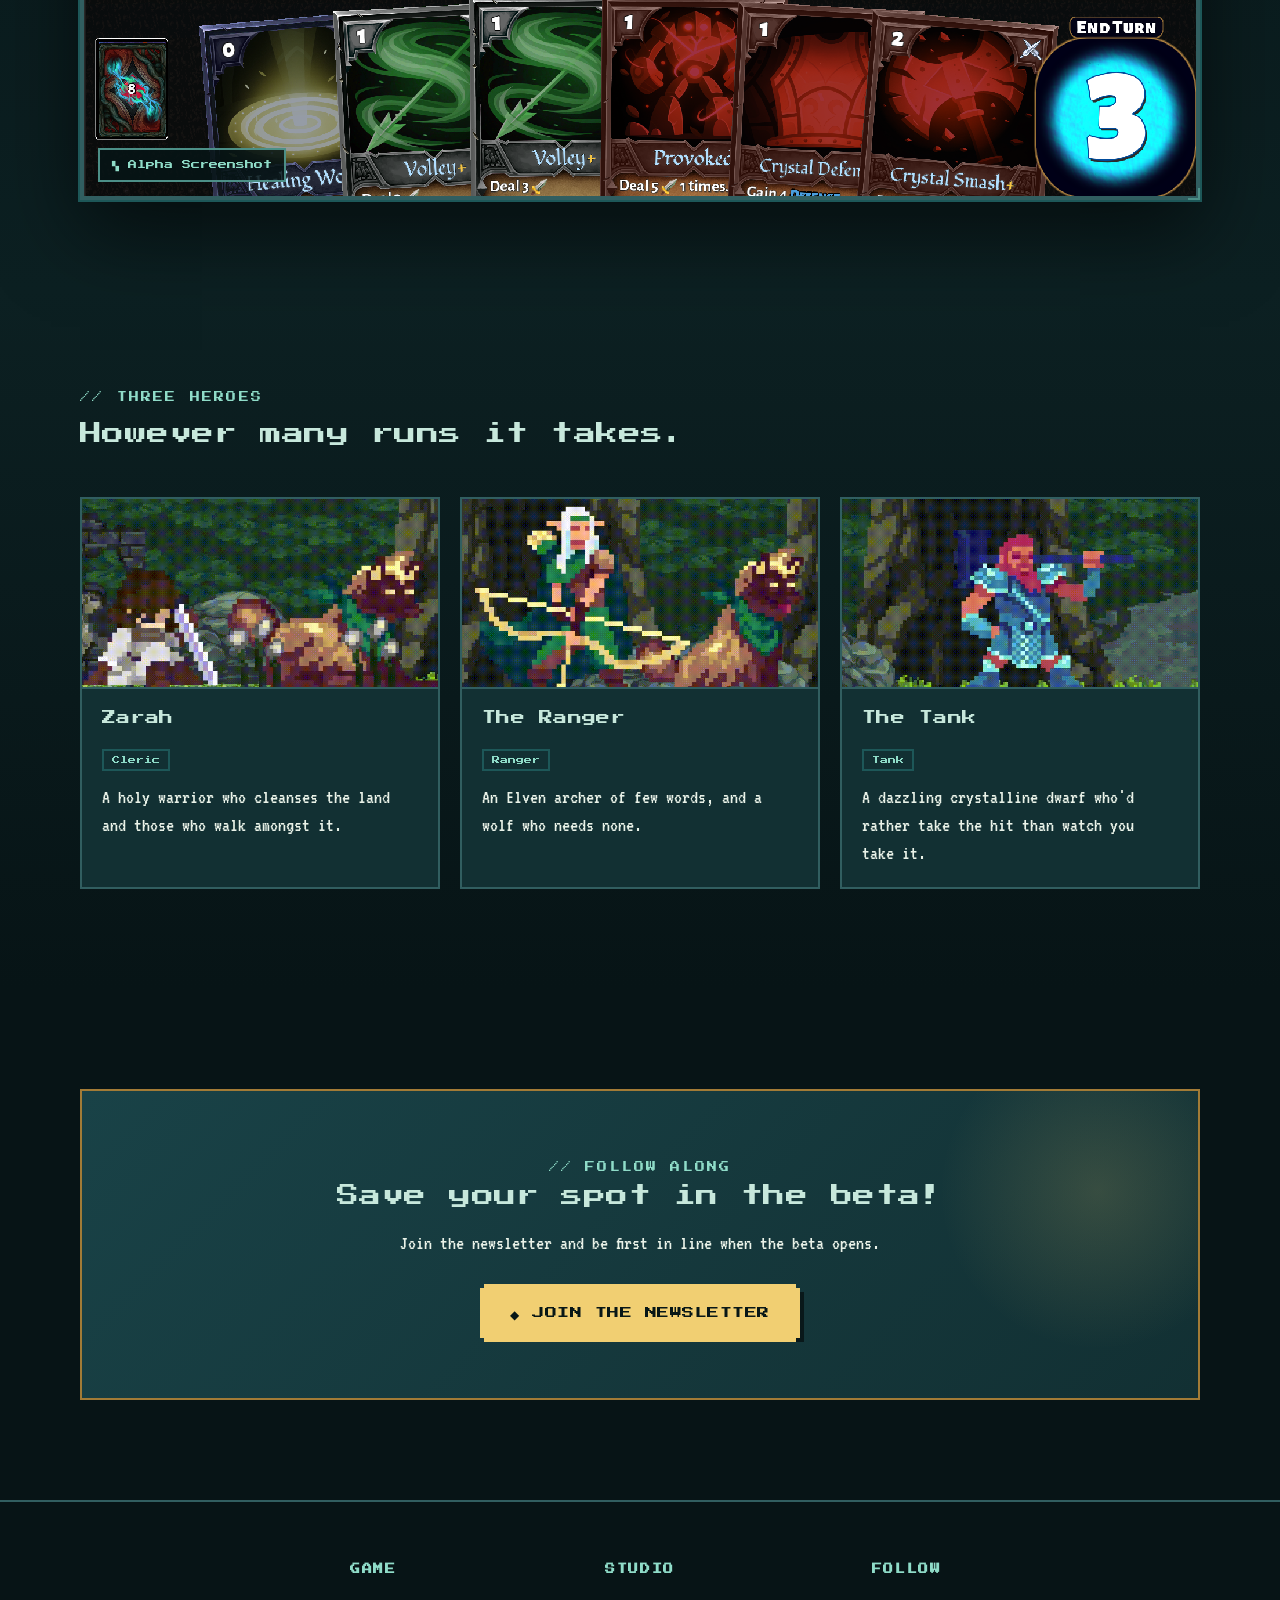
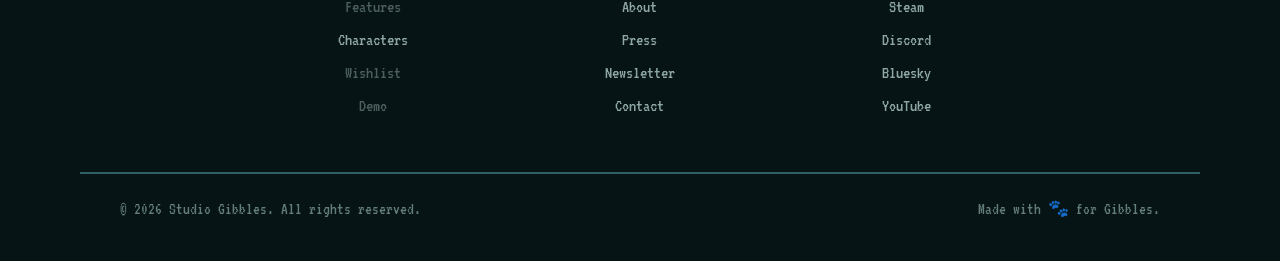
==== commit 61c421cd: "Bust homepage stylesheet cache" ====
--- a/index.html
+++ b/index.html
@@ -16,7 +16,7 @@
 <link rel="preconnect" href="https://fonts.googleapis.com">
 <link rel="preconnect" href="https://fonts.gstatic.com" crossorigin>
 <link href="https://fonts.googleapis.com/css2?family=Caesar+Dressing&family=Press+Start+2P&family=VT323&display=swap" rel="stylesheet">
-<link rel="stylesheet" href="/assets/styles.css">
+<link rel="stylesheet" href="/assets/styles.css?v=175d72e">
 </head>
 <body>
 <a class="skip" href="#main">Skip to content</a>
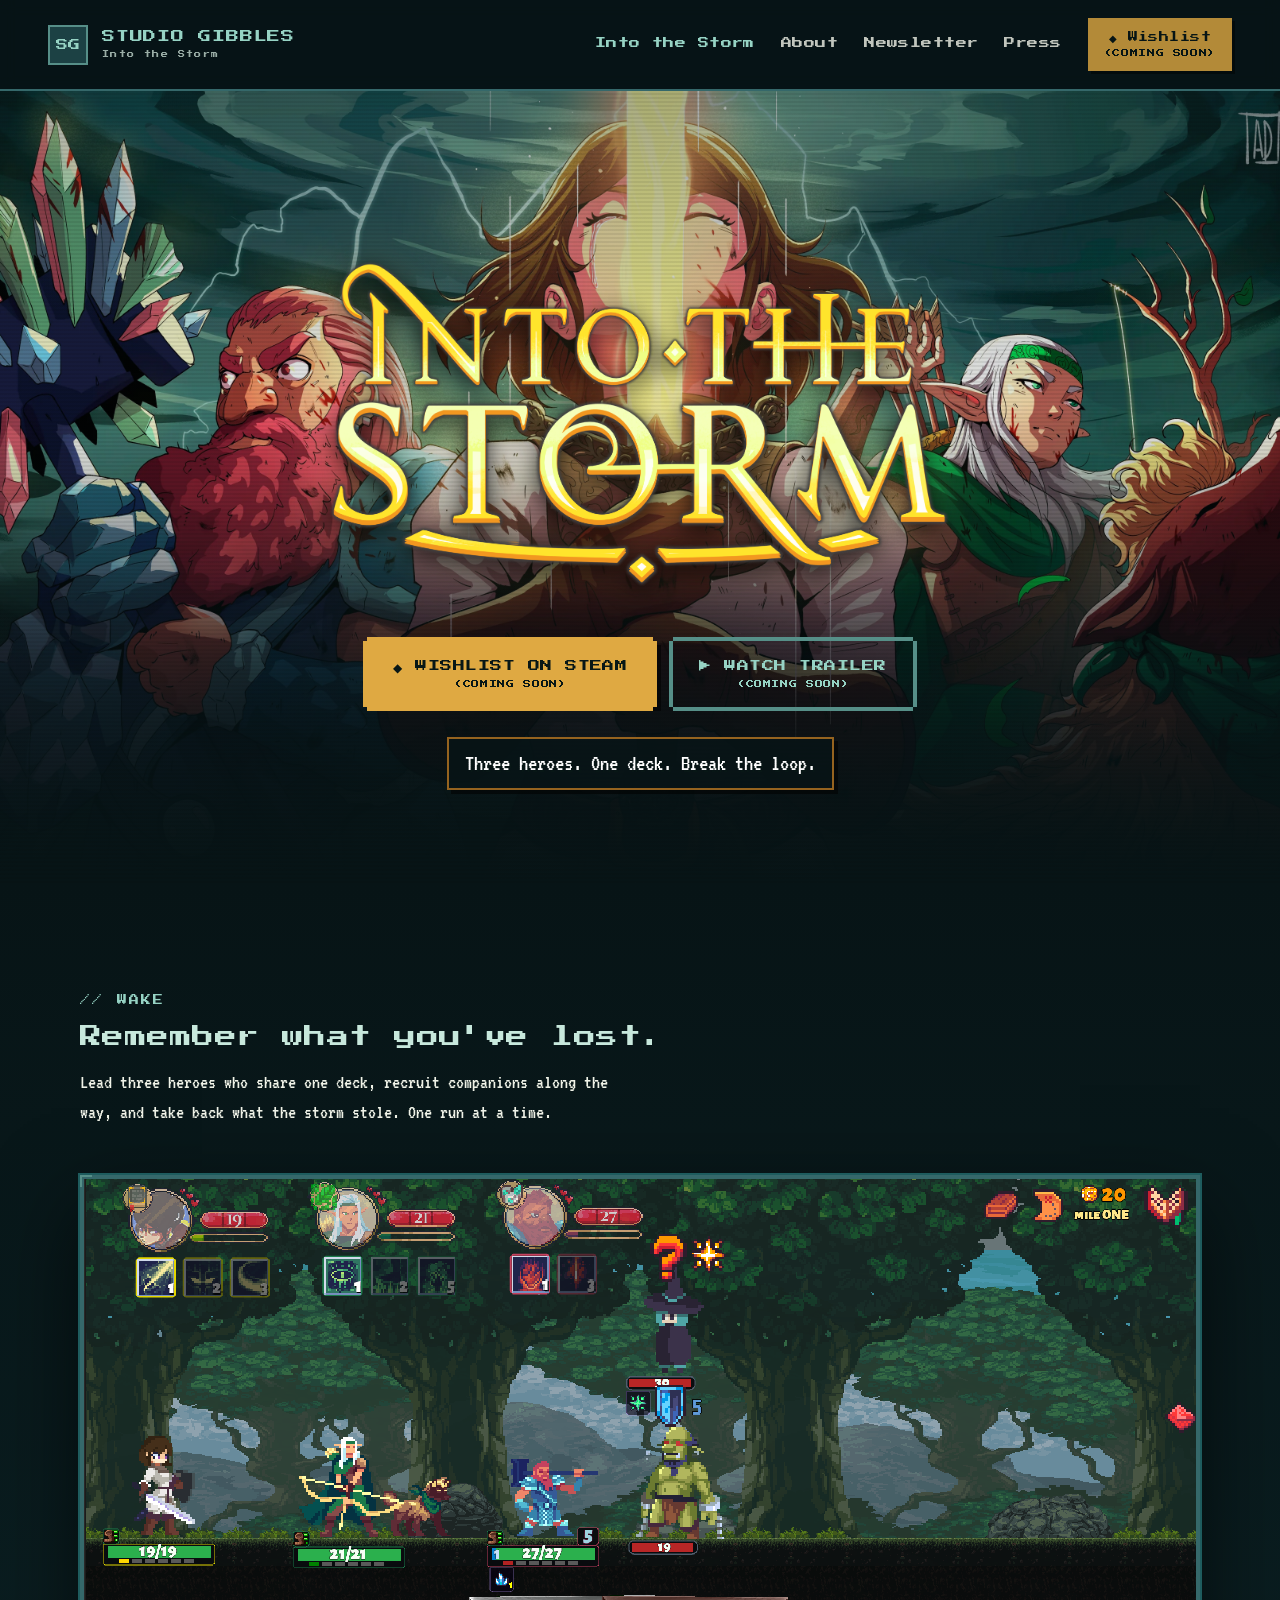
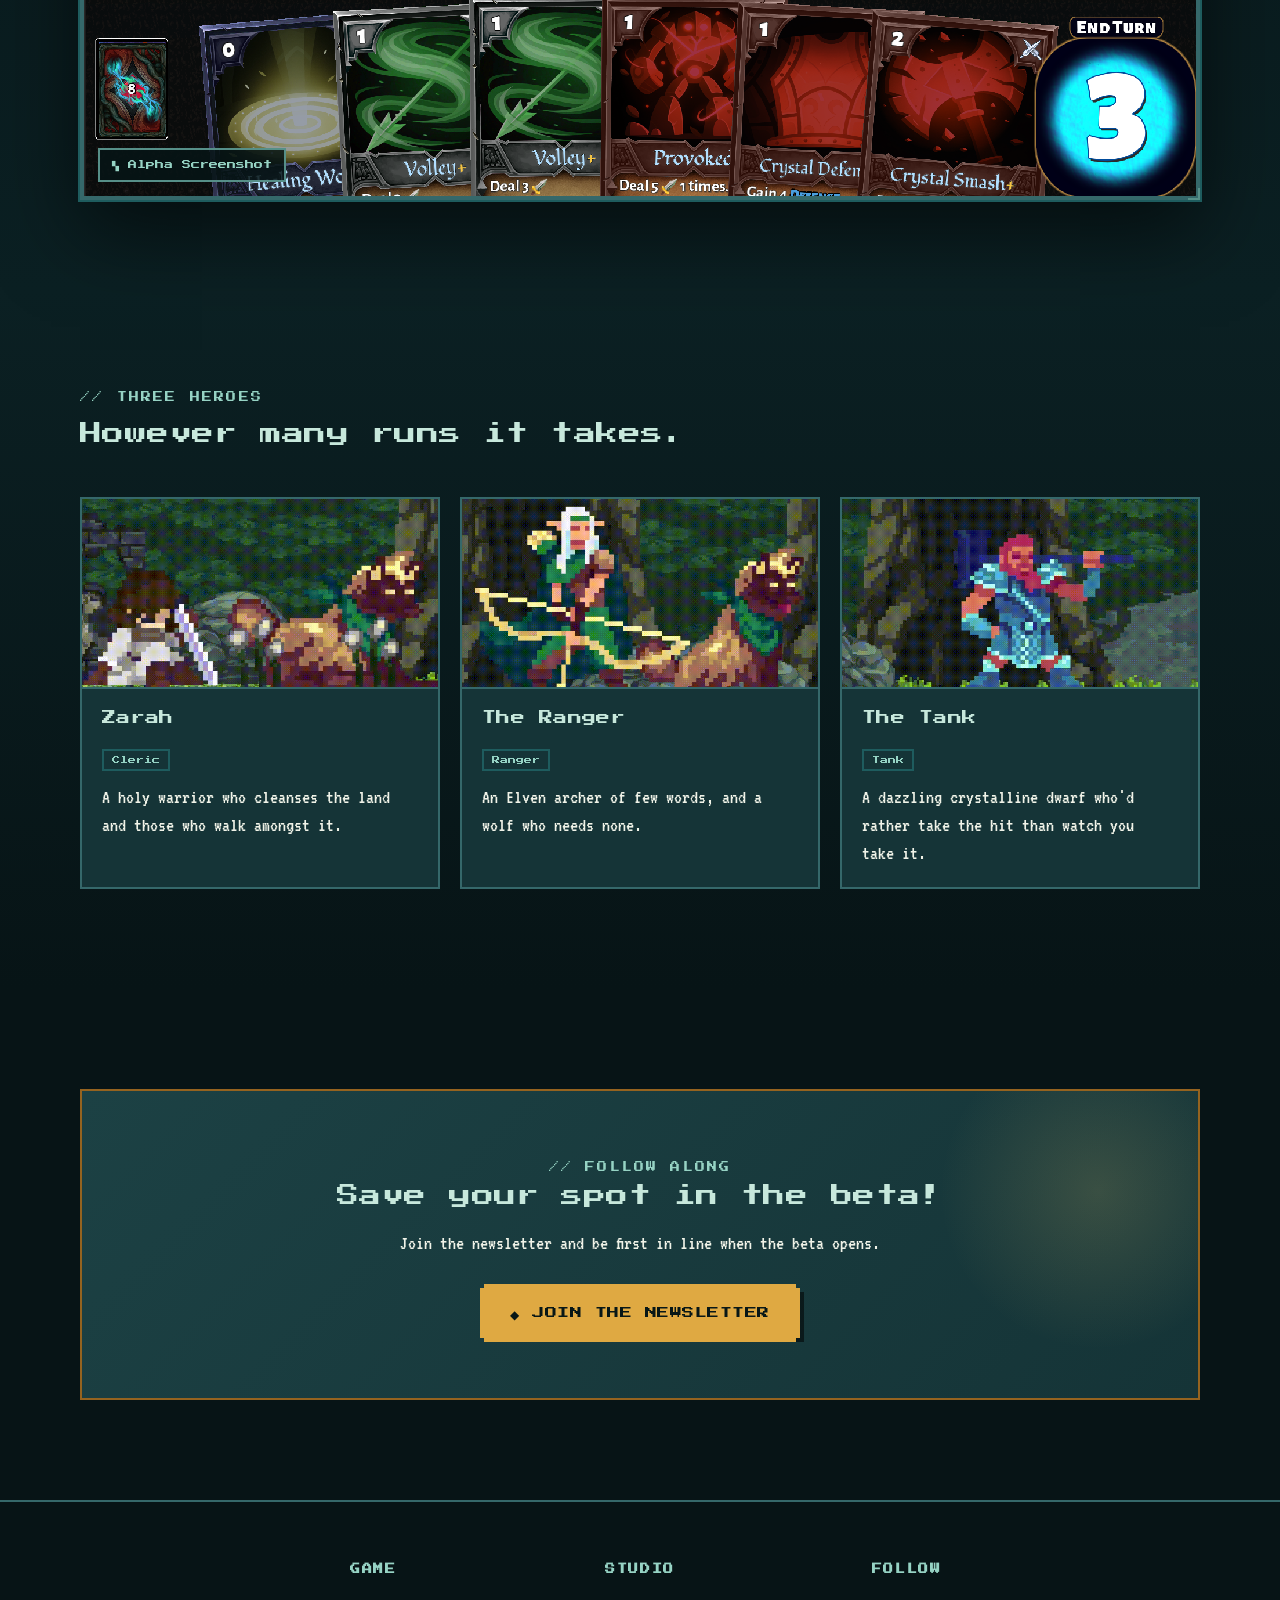
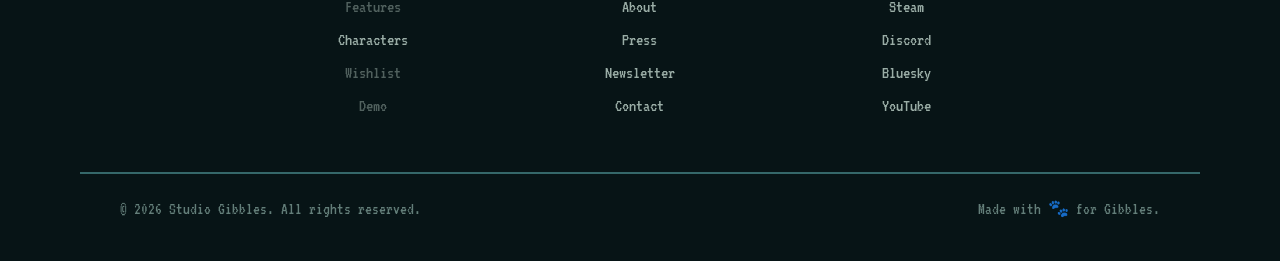
==== commit b26f0e86: "Refine relic gold site palette" ====
--- a/index.html
+++ b/index.html
@@ -16,7 +16,7 @@
 <link rel="preconnect" href="https://fonts.googleapis.com">
 <link rel="preconnect" href="https://fonts.gstatic.com" crossorigin>
 <link href="https://fonts.googleapis.com/css2?family=Caesar+Dressing&family=Press+Start+2P&family=VT323&display=swap" rel="stylesheet">
-<link rel="stylesheet" href="/assets/styles.css?v=175d72e">
+<link rel="stylesheet" href="/assets/styles.css?v=relic-gold">
 </head>
 <body>
 <a class="skip" href="#main">Skip to content</a>
--- a/assets/styles.css
+++ b/assets/styles.css
@@ -3,10 +3,10 @@
    Tempest theme · shared stylesheet
    =========================================================== */
 :root{
-  --bg:#071416; --bg2:#0c2022; --panel:#123033; --panel2:#194247;
-  --line:#315e60; --ink:#e9f2e8; --muted:#8ea7a2;
-  --cyan:#8fdcc8; --cyan-dim:#4c8f87; --cyan-deep:#1d5758;
-  --gold:#f1cf72; --gold-dim:#a27b36; --violet:#c86a7a;
+  --bg:#071416; --bg2:#0b2023; --panel:#153437; --panel2:#1c4144;
+  --line:#35686a; --ink:#f0f3e8; --muted:#9aada6;
+  --cyan:#96d3c4; --cyan-dim:#568f88; --cyan-deep:#1e5c5e;
+  --gold:#dfa942; --gold-dim:#95631f; --violet:#bb6871;
   --maxw:1200px;
   /* --- unified type system ---
      head  = Press Start 2P : all headings, labels, buttons, nav, tags
@@ -79,7 +79,7 @@
 .scan{position:absolute;inset:0;background:repeating-linear-gradient(0deg,rgba(0,0,0,.14) 0 2px,transparent 2px 4px);opacity:.5;pointer-events:none}
 .crackle{position:absolute;inset:0;background:radial-gradient(60% 40% at 30% 20%,rgba(199,232,220,.5),transparent 55%);mix-blend-mode:screen;opacity:0;animation:crackle 7s infinite}
 @keyframes crackle{0%,88%,100%{opacity:0}90%,95%{opacity:.6}92%,97%{opacity:.1}}
-.heroInner{position:relative;z-index:5;width:100%;box-sizing:border-box;padding:104px 24px 72px;transform:translateY(-2vh)}
+.heroInner{position:relative;z-index:5;width:100%;box-sizing:border-box;padding:104px 24px 72px;transform:translateY(2vh)}
 .wordmark{width:min(640px,84vw);margin:0 auto;line-height:0;filter:drop-shadow(0 6px 12px rgba(0,0,0,.8)) drop-shadow(0 0 32px rgba(241,207,114,.24))}
 .wordmark img{width:100%;height:auto;image-rendering:auto}
 .tag{width:fit-content;max-width:calc(100% - 32px);margin:30px auto 0;padding:8px 16px;background:rgba(7,20,22,.78);border:2px solid var(--gold-dim);box-shadow:4px 4px 0 rgba(0,0,0,.55);font-size:clamp(20px,1.8vw,24px);color:#fff;line-height:1.45;text-shadow:2px 2px 0 #081716}
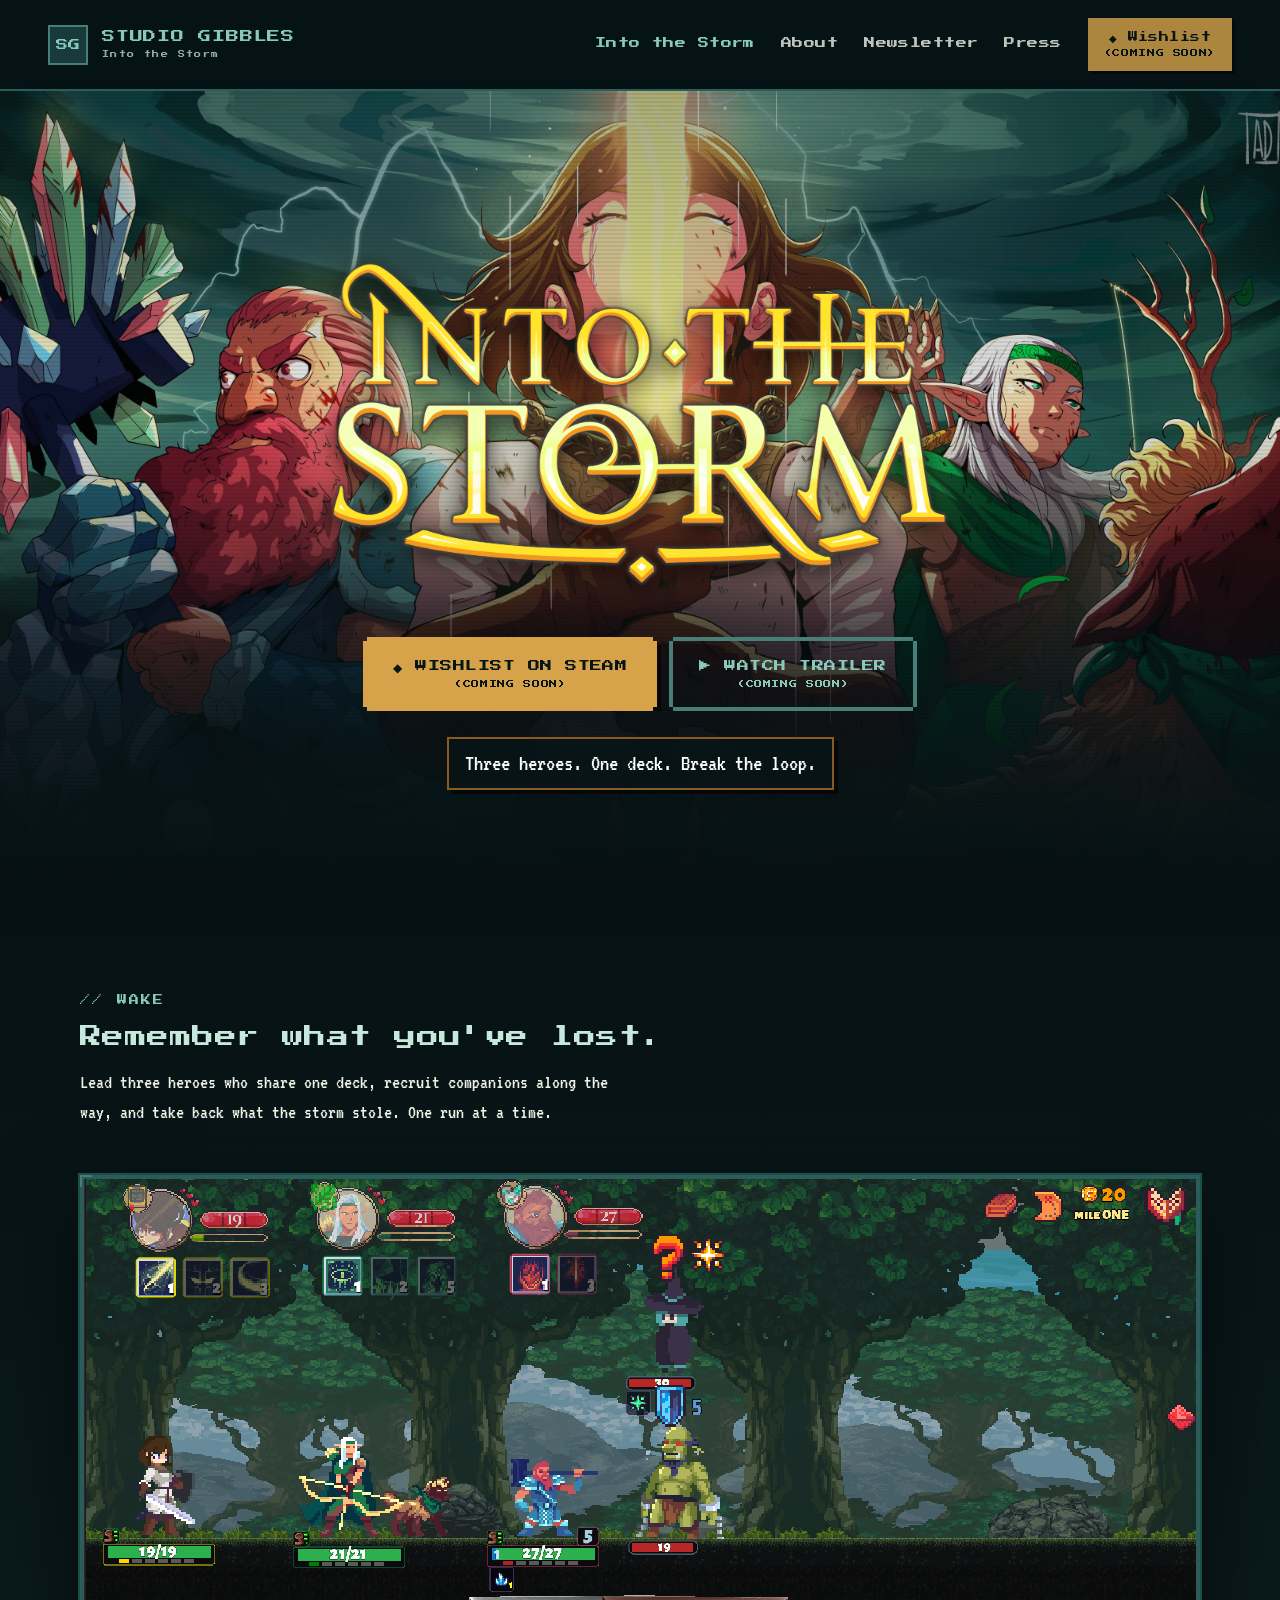
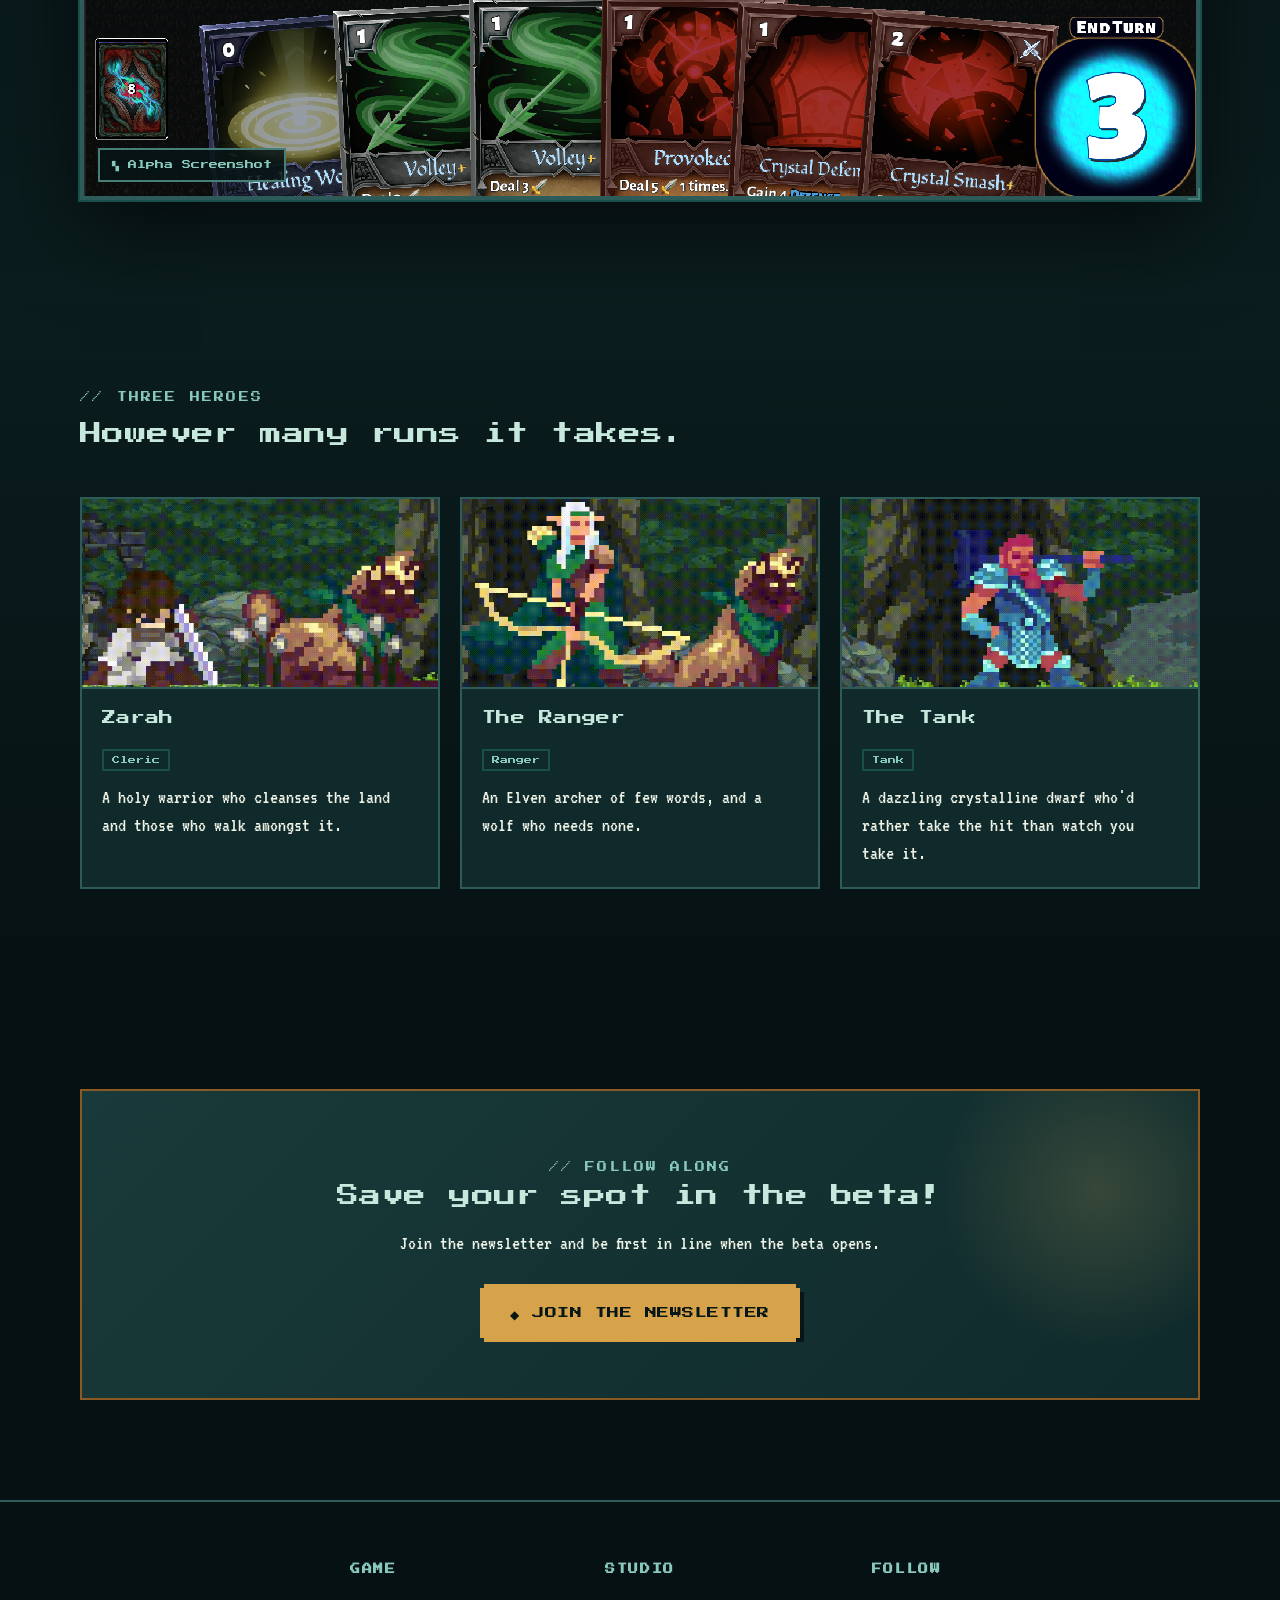
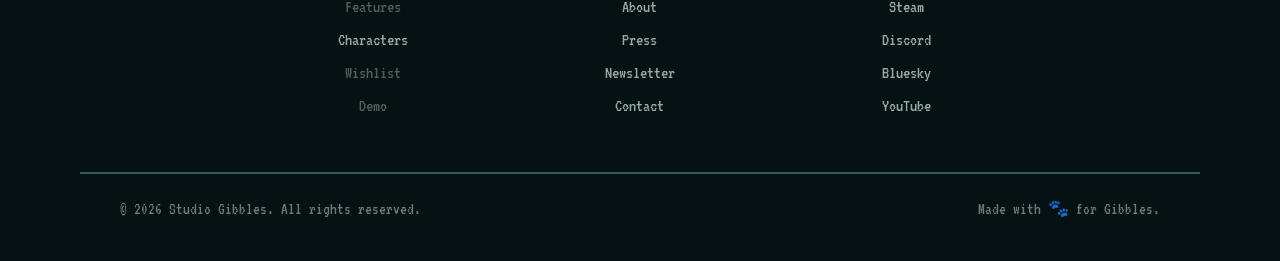
==== commit 9ce87466: "Switch to sunken gold palette" ====
--- a/index.html
+++ b/index.html
@@ -16,7 +16,7 @@
 <link rel="preconnect" href="https://fonts.googleapis.com">
 <link rel="preconnect" href="https://fonts.gstatic.com" crossorigin>
 <link href="https://fonts.googleapis.com/css2?family=Caesar+Dressing&family=Press+Start+2P&family=VT323&display=swap" rel="stylesheet">
-<link rel="stylesheet" href="/assets/styles.css?v=relic-gold">
+<link rel="stylesheet" href="/assets/styles.css?v=sunken-gold">
 </head>
 <body>
 <a class="skip" href="#main">Skip to content</a>
--- a/assets/styles.css
+++ b/assets/styles.css
@@ -3,10 +3,10 @@
    Tempest theme · shared stylesheet
    =========================================================== */
 :root{
-  --bg:#071416; --bg2:#0b2023; --panel:#153437; --panel2:#1c4144;
-  --line:#35686a; --ink:#f0f3e8; --muted:#9aada6;
-  --cyan:#96d3c4; --cyan-dim:#568f88; --cyan-deep:#1e5c5e;
-  --gold:#dfa942; --gold-dim:#95631f; --violet:#bb6871;
+  --bg:#061113; --bg2:#0b1d1e; --panel:#102a2b; --panel2:#193a3a;
+  --line:#2c5b59; --ink:#edf2e6; --muted:#91aaa2;
+  --cyan:#89c9bb; --cyan-dim:#477f78; --cyan-deep:#194f4b;
+  --gold:#d6a34a; --gold-dim:#8a5a22; --violet:#a75a65;
   --maxw:1200px;
   /* --- unified type system ---
      head  = Press Start 2P : all headings, labels, buttons, nav, tags
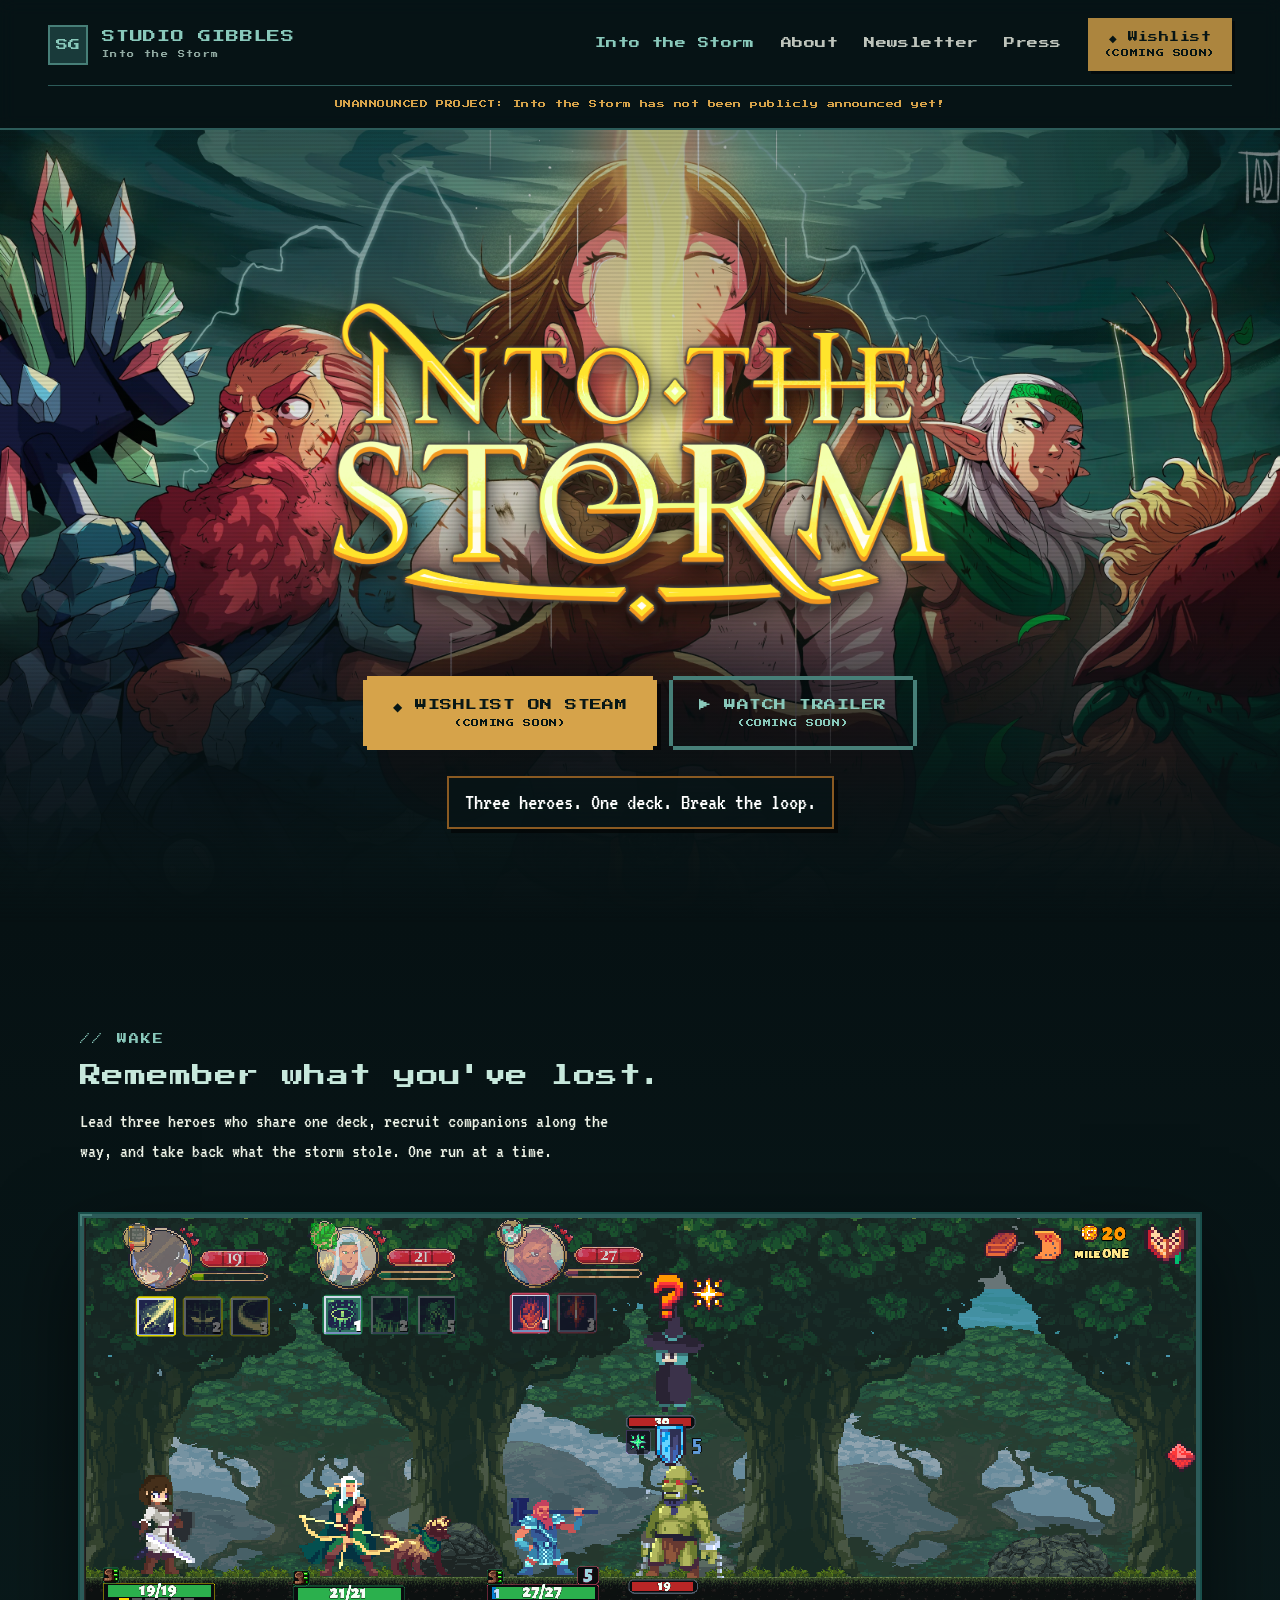
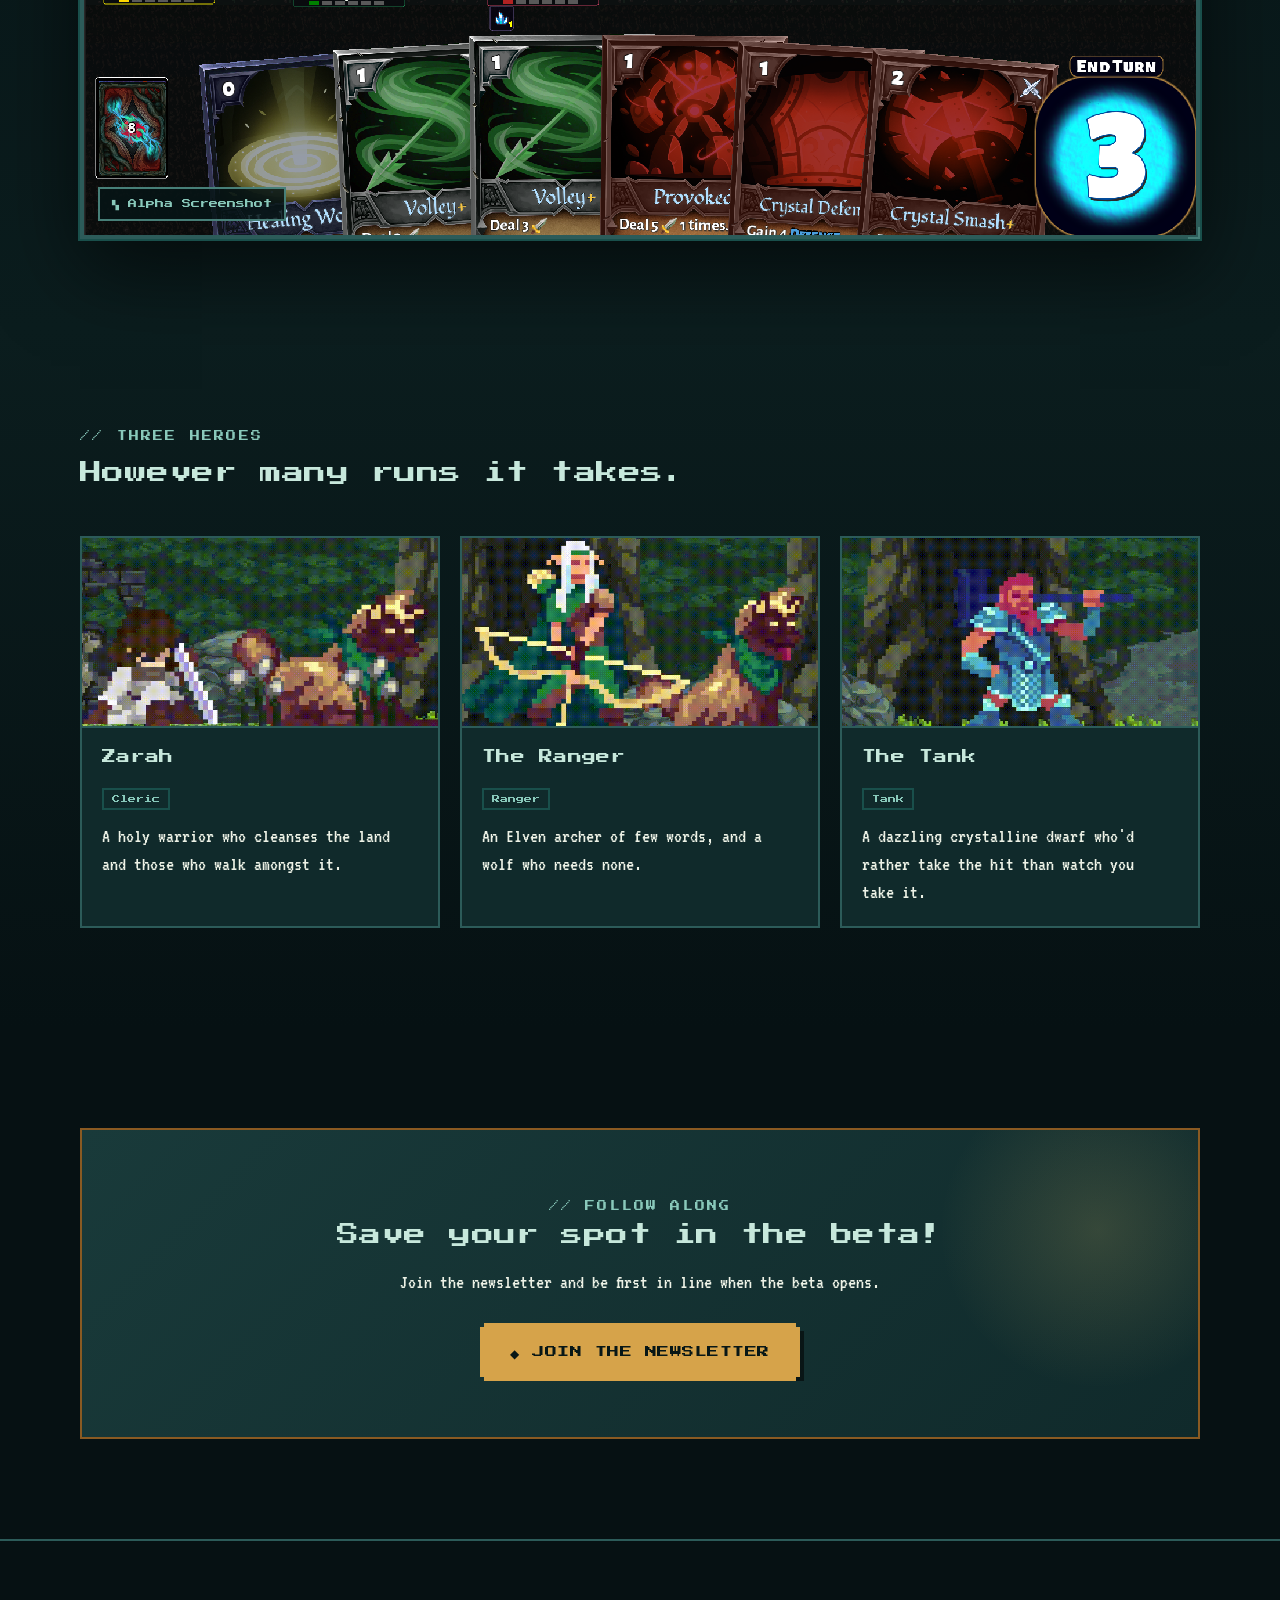
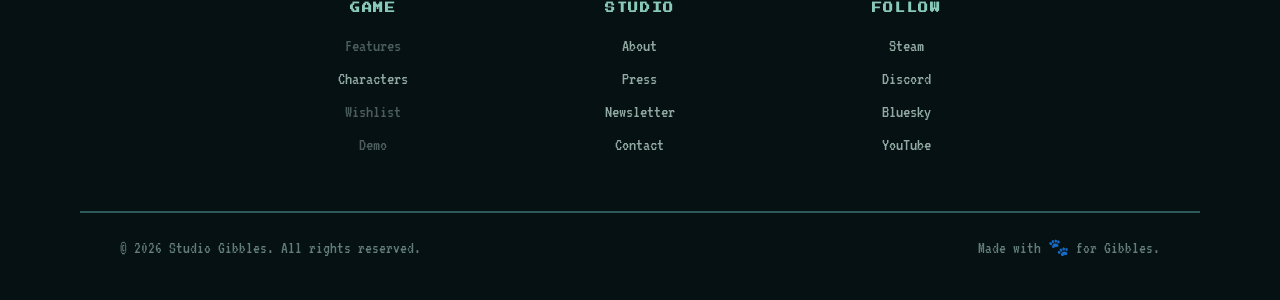
==== commit a8e671b0: "Add unannounced project header notice" ====
--- a/index.html
+++ b/index.html
@@ -33,6 +33,7 @@
     <a href="/press/">Press</a>
     <a class="navwish" href="#" rel="noopener"><span>◆ Wishlist</span><small class="soon">(coming soon)</small></a>
   </nav>
+  <p class="site-notice">UNANNOUNCED PROJECT: Into the Storm has not been publicly announced yet!</p>
 </header>
 
 <main id="main">
--- a/assets/styles.css
+++ b/assets/styles.css
@@ -49,7 +49,7 @@
 .panel::after{bottom:-2px;right:-2px;border-left:0;border-top:0}
 
 /* ---- NAV ---- */
-.site-nav{position:sticky;top:0;z-index:40;display:flex;align-items:center;justify-content:space-between;padding:18px 48px;background:rgba(7,20,22,.82);backdrop-filter:blur(8px);border-bottom:2px solid var(--line)}
+.site-nav{position:sticky;top:0;z-index:40;display:flex;flex-wrap:wrap;align-items:center;justify-content:space-between;gap:0 24px;padding:18px 48px;background:rgba(7,20,22,.82);backdrop-filter:blur(8px);border-bottom:2px solid var(--line)}
 .brand{display:flex;align-items:center;gap:14px}
 .mark{width:40px;height:40px;background:var(--panel2);border:2px solid var(--cyan-dim);display:grid;place-items:center;flex:0 0 auto}
 .mark span{font-family:var(--font-head);font-size:12px;color:var(--cyan)}
@@ -63,6 +63,7 @@
 .soon{font-family:var(--font-head);font-size:8px;line-height:1.4;letter-spacing:.08em;text-transform:uppercase}
 .navwish:hover{color:#081716!important}
 .navtoggle{display:none;background:none;border:2px solid var(--line);color:var(--cyan);padding:10px 12px;font-family:var(--font-head);font-size:10px;cursor:pointer}
+.site-notice{flex:1 0 100%;margin-top:14px;padding-top:12px;border-top:1px solid var(--line);color:var(--gold);font-family:var(--font-head);font-size:8px;letter-spacing:.06em;line-height:1.5;text-align:center}
 
 /* ---- section heads ---- */
 .head{display:flex;flex-direction:column;gap:14px;margin-bottom:48px}
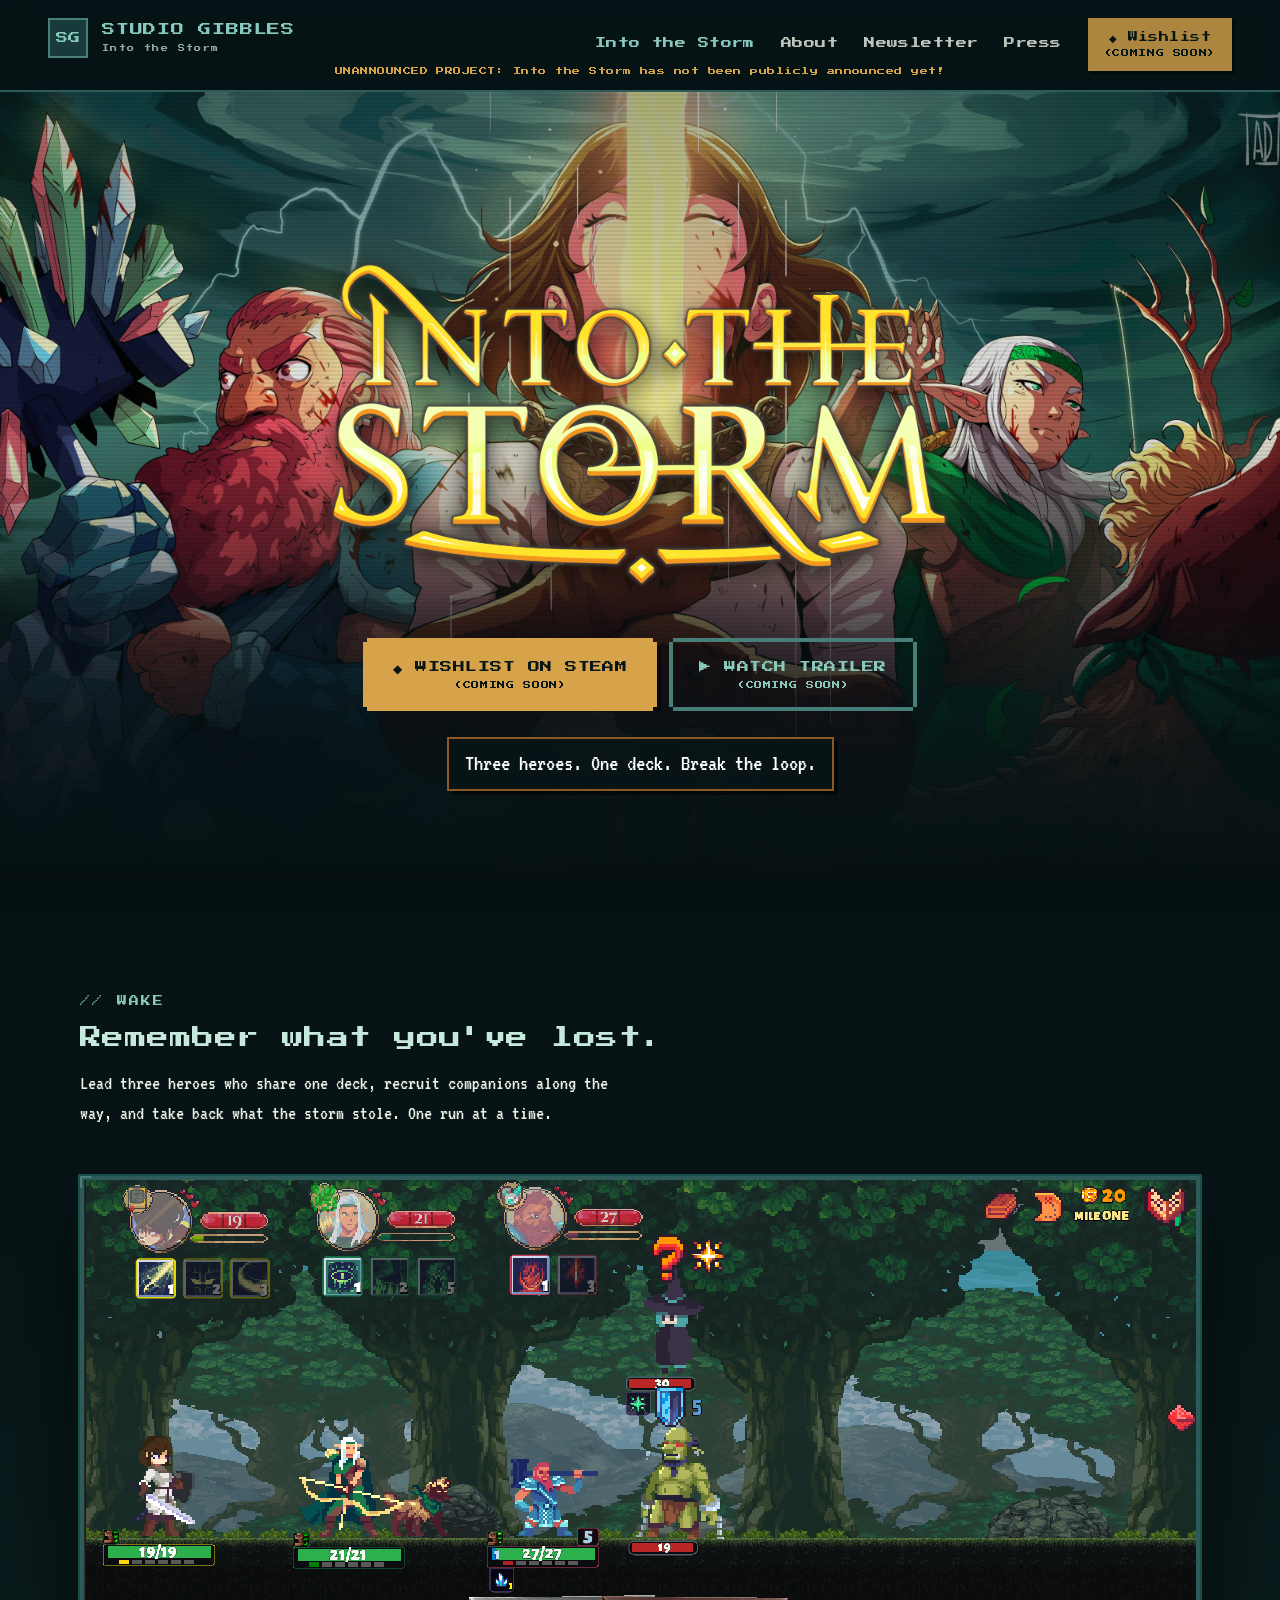
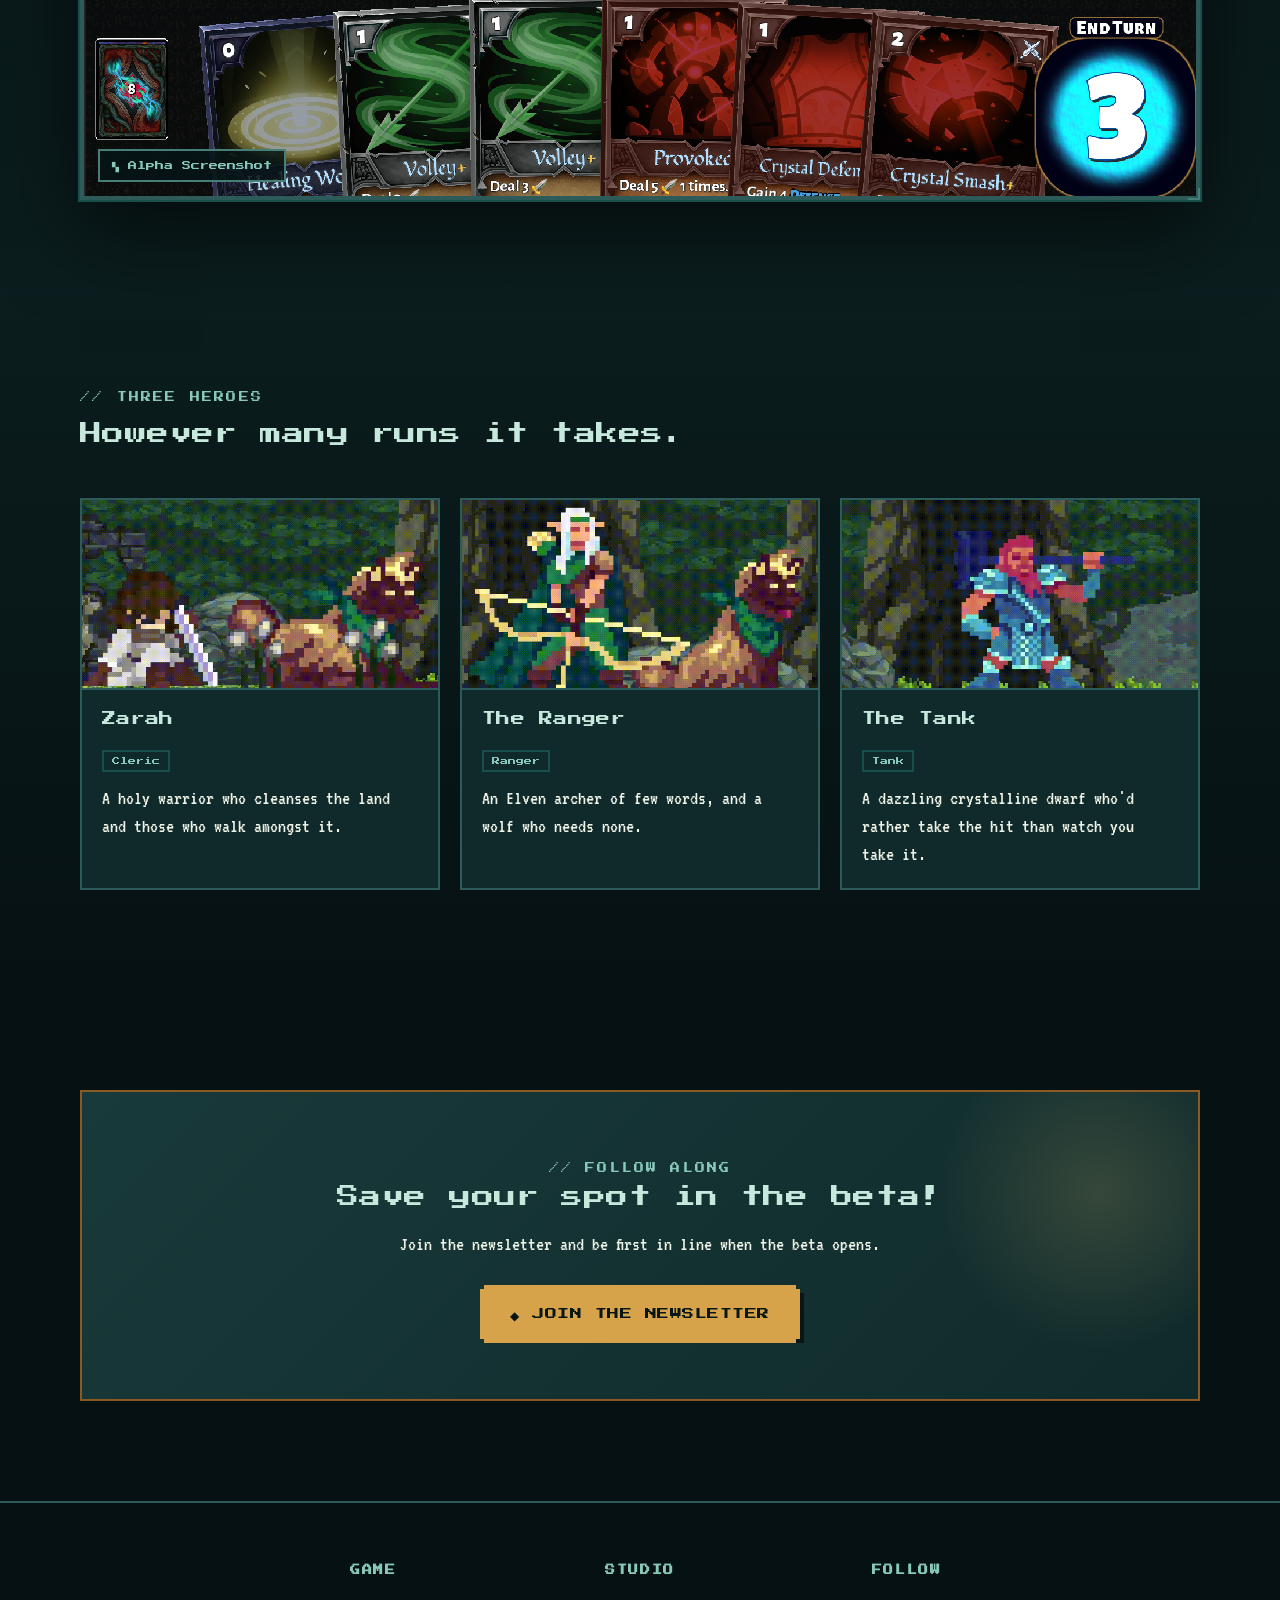
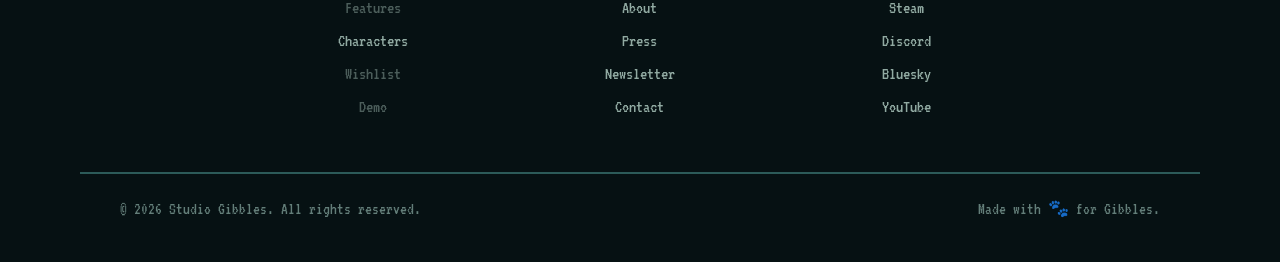
==== commit 093971a7: "Refresh header notice stylesheet" ====
--- a/index.html
+++ b/index.html
@@ -16,7 +16,7 @@
 <link rel="preconnect" href="https://fonts.googleapis.com">
 <link rel="preconnect" href="https://fonts.gstatic.com" crossorigin>
 <link href="https://fonts.googleapis.com/css2?family=Caesar+Dressing&family=Press+Start+2P&family=VT323&display=swap" rel="stylesheet">
-<link rel="stylesheet" href="/assets/styles.css?v=sunken-gold">
+<link rel="stylesheet" href="/assets/styles.css?v=cee33a7">
 </head>
 <body>
 <a class="skip" href="#main">Skip to content</a>
--- a/assets/styles.css
+++ b/assets/styles.css
@@ -49,7 +49,7 @@
 .panel::after{bottom:-2px;right:-2px;border-left:0;border-top:0}
 
 /* ---- NAV ---- */
-.site-nav{position:sticky;top:0;z-index:40;display:flex;flex-wrap:wrap;align-items:center;justify-content:space-between;gap:0 24px;padding:18px 48px;background:rgba(7,20,22,.82);backdrop-filter:blur(8px);border-bottom:2px solid var(--line)}
+.site-nav{position:sticky;top:0;z-index:40;display:flex;align-items:flex-start;justify-content:space-between;min-height:92px;padding:18px 48px;background:rgba(7,20,22,.82);backdrop-filter:blur(8px);border-bottom:2px solid var(--line)}
 .brand{display:flex;align-items:center;gap:14px}
 .mark{width:40px;height:40px;background:var(--panel2);border:2px solid var(--cyan-dim);display:grid;place-items:center;flex:0 0 auto}
 .mark span{font-family:var(--font-head);font-size:12px;color:var(--cyan)}
@@ -63,7 +63,7 @@
 .soon{font-family:var(--font-head);font-size:8px;line-height:1.4;letter-spacing:.08em;text-transform:uppercase}
 .navwish:hover{color:#081716!important}
 .navtoggle{display:none;background:none;border:2px solid var(--line);color:var(--cyan);padding:10px 12px;font-family:var(--font-head);font-size:10px;cursor:pointer}
-.site-notice{flex:1 0 100%;margin-top:14px;padding-top:12px;border-top:1px solid var(--line);color:var(--gold);font-family:var(--font-head);font-size:8px;letter-spacing:.06em;line-height:1.5;text-align:center}
+.site-notice{position:absolute;bottom:13px;left:50%;width:max-content;max-width:calc(100% - 48px);margin:0;transform:translateX(-50%);color:var(--gold);font-family:var(--font-head);font-size:8px;letter-spacing:.06em;line-height:1.5;text-align:center}
 
 /* ---- section heads ---- */
 .head{display:flex;flex-direction:column;gap:14px;margin-bottom:48px}
@@ -151,7 +151,7 @@
 
 /* ---- responsive ---- */
 @media(max-width:900px){
-  .navlinks{position:fixed;inset:64px 0 auto 0;flex-direction:column;gap:0;background:var(--bg2);border-bottom:2px solid var(--line);padding:8px 0;display:none}
+  .navlinks{position:fixed;inset:92px 0 auto 0;flex-direction:column;gap:0;background:var(--bg2);border-bottom:2px solid var(--line);padding:8px 0;display:none}
   .navlinks.open{display:flex}
   .navlinks a{padding:16px 48px;width:100%;border-top:1px solid var(--line)}
   .navtoggle{display:block}
